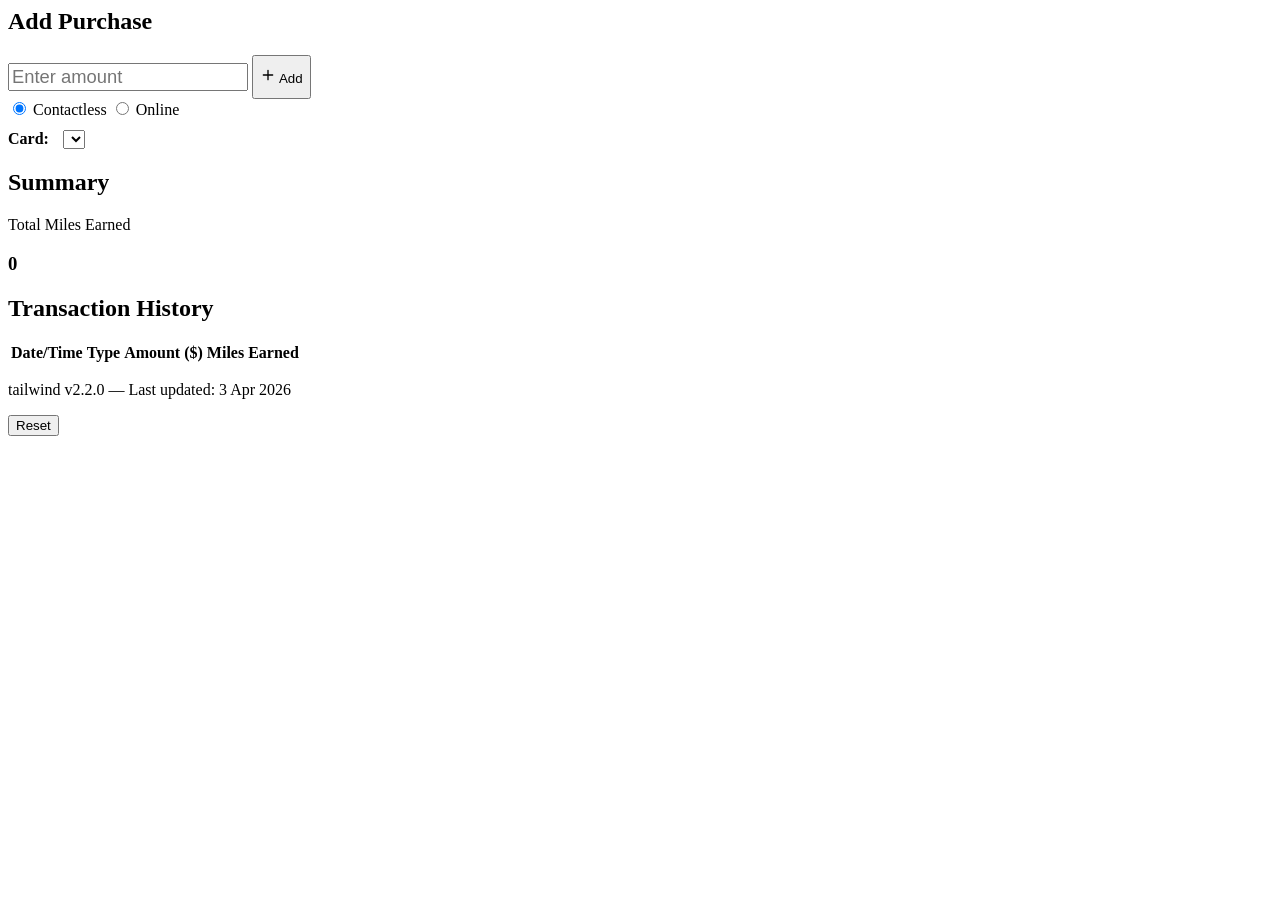
==== index.html @ 1bae1858 "Refactor index.html for v2.2" ====
<html lang="en">
<head>
    <link rel="manifest" href="manifest.json">
<link rel="apple-touch-icon" href="https://cdn-icons-png.flaticon.com/512/1067/1067566.png">
<meta name="apple-mobile-web-app-capable" content="yes">
<meta name="apple-mobile-web-app-status-bar-style" content="black-translucent">
    <meta charset="UTF-8">
    <meta name="viewport" content="width=device-width, initial-scale=1.0">
    <title>Miles Tracker</title>
    <link rel="stylesheet" href="style.css">
    <link href="https://fonts.googleapis.com/css2?family=Inter:wght@300;400;600&display=swap" rel="stylesheet">
</head>
<body>
    <div class="container">

        

                <!-- Add Purchase Card with Recommendation and Card Selector -->

        <div class="card">
            <h2>Add Purchase</h2>
            <div id="inlineRecommendation" class="recommendation-card" style="display:none; margin-bottom: 0.7rem;" aria-live="polite"></div>
            <div class="input-group">
                <input type="text" id="purchaseAmount" class="input-full" placeholder="Enter amount" inputmode="decimal" pattern="[0-9]*" autocomplete="off" autocorrect="off" spellcheck="false" style="font-size:1.15rem;" >
                <button id="addButton" class="btn-primary" aria-label="Add purchase" style="min-width: 44px; min-height: 44px;">
                    <svg class="add-icon" width="16" height="16" viewBox="0 0 24 24" fill="none" xmlns="http://www.w3.org/2000/svg" aria-hidden="true">
                        <path d="M12 5v14M5 12h14" stroke="currentColor" stroke-width="2" stroke-linecap="round" stroke-linejoin="round"/>
                    </svg>
                    <span>Add</span>
                </button>
            </div>
            <div class="toggle-group" style="margin-bottom: 0.7rem;">
                <label class="toggle-option">
                    <input type="radio" name="purchaseType" value="contactless" checked>
                    <span>Contactless</span>
                </label>
                <label class="toggle-option">
                    <input type="radio" name="purchaseType" value="online">
                    <span>Online</span>
                </label>
            </div>
            <!-- Card Selector moved here -->
                        <div class="input-group" style="margin-bottom: 0;">
                            <label for="cardSelector" style="font-weight:600; margin-right:10px;">Card:</label>
                            <select id="cardSelector" class="select-theme"></select>
                        </div>
        </div>

        <div class="card" style="margin-bottom: 1.2rem;" >
            <h2>Summary</h2>
            <div class="total-miles-display">
                <p>Total Miles Earned</p>
                <h3 id="totalMiles">0</h3>
            </div>
            <!-- Dynamic progress bars will be rendered here -->
            <div id="progressBarsContainer"></div>
        </div>


        <!-- =========================
             Transaction History BELOW SUMMARY
             ========================= -->
        <div class="card">
            <h2>Transaction History</h2>
            <table id="transactionTable">
                <thead>
                    <tr>
                        <th>Date/Time</th>
                        <th>Type</th>
                        <th>Amount ($)</th>
                        <th>Miles Earned</th>
                    </tr>
                </thead>
                <tbody>
                    <!-- JS will fill this dynamically -->
                </tbody>
            </table>
        </div>

    </div> <!-- end of container -->
   
    <footer class="footer-note">
    <p>tailwind v2.2.0 — Last updated: 3 Apr 2026</p>
        <div style="margin-top:6px;">
            <button id="resetButton" class="reset-text" aria-label="Reset tracker">Reset</button>
        </div>
</footer>
    <script src="script.js"></script>
</body>
</html>
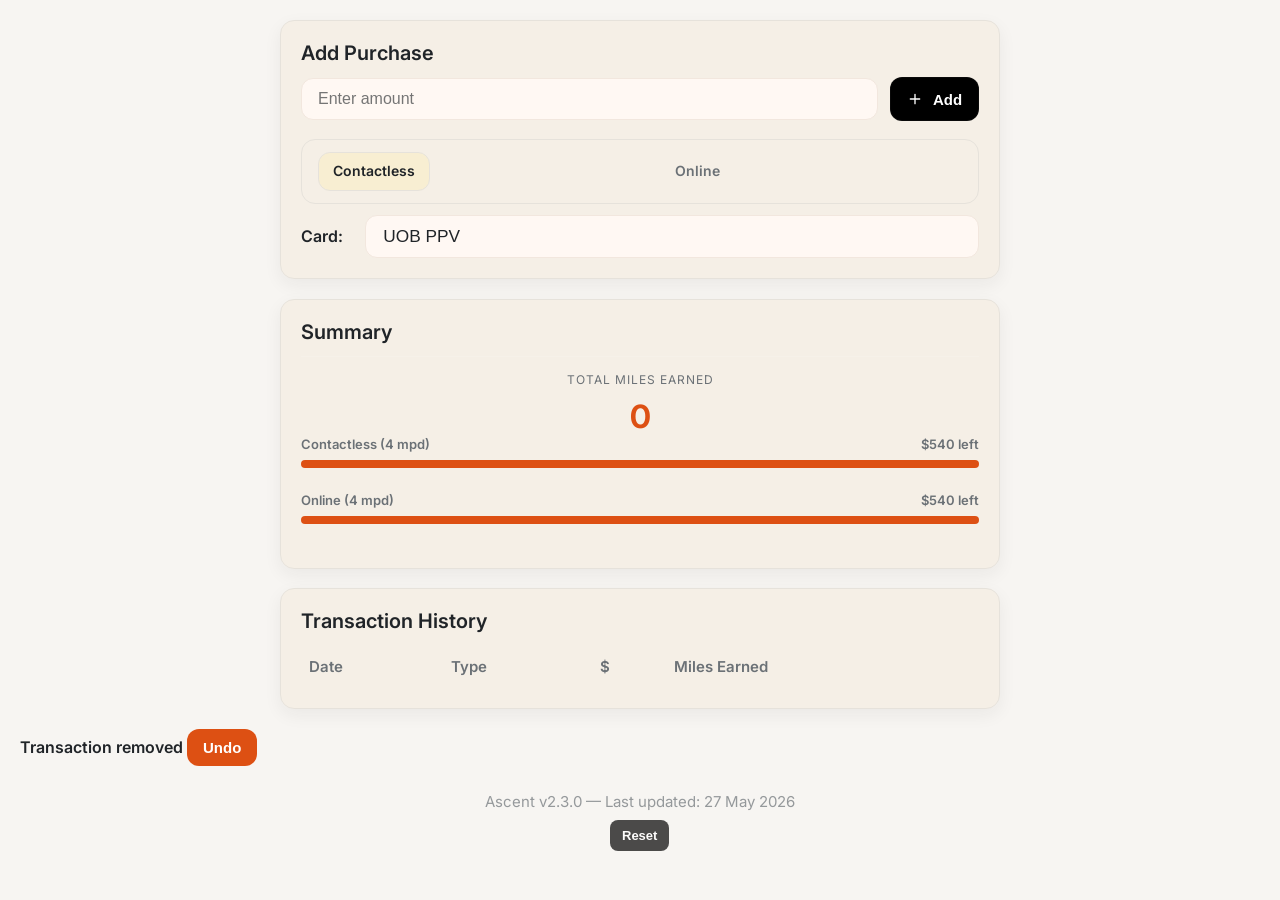
==== commit e6c5f09d: "v2.3.0 Updated transaction table headers and added undo toast notification." ====
--- a/index.html
+++ b/index.html
@@ -64,10 +64,10 @@
             <h2>Transaction History</h2>
             <table id="transactionTable">
                 <thead>
-                    <tr>
-                        <th>Date/Time</th>
+                    <tr class="tx-header">
+                        <th>Date</th>
                         <th>Type</th>
-                        <th>Amount ($)</th>
+                        <th>$</th>
                         <th>Miles Earned</th>
                     </tr>
                 </thead>
@@ -78,9 +78,13 @@
         </div>
 
     </div> <!-- end of container -->
+    <div id="undoToast" class="undo-toast">
+        <span>Transaction removed</span>
+        <button class="undo-btn">Undo</button>
+    </div>
    
     <footer class="footer-note">
-    <p>tailwind v2.2.0 — Last updated: 3 Apr 2026</p>
+    <p> Ascent v2.3.0 — Last updated: 27 May 2026</p>
         <div style="margin-top:6px;">
             <button id="resetButton" class="reset-text" aria-label="Reset tracker">Reset</button>
         </div>
--- a/style.css
+++ b/style.css
@@ -0,0 +1,631 @@
+/* Full-width input for amount */
+.input-full {
+    width: 100%;
+    box-sizing: border-box;
+    font-size: 1.15rem;
+    padding: 0.7em 1em;
+    border-radius: var(--radius-md, 12px);
+    border: 1.5px solid var(--color-border, #f2e7de);
+    background: var(--color-bg-card, #fff8f3);
+    color: var(--color-text, #3d2c1e);
+    transition: border 0.18s, box-shadow 0.18s;
+}
+.input-full:focus {
+    outline: none;
+    border-color: var(--color-accent, #dd5013);
+    box-shadow: 0 0 0 2px rgba(221,80,19,0.10);
+}
+
+/* Themed select dropdown */
+.select-theme {
+    width: 100%;
+    min-width: 0;
+    font-size: 1.08rem;
+    padding: 0.6em 1em;
+    border-radius: var(--radius-md, 12px);
+    border: 1.5px solid var(--color-border, #f2e7de);
+    background: var(--color-bg-card, #fff8f3);
+    color: var(--color-text, #3d2c1e);
+    appearance: none;
+    -webkit-appearance: none;
+    -moz-appearance: none;
+    box-shadow: none;
+    transition: border 0.18s, box-shadow 0.18s;
+}
+.select-theme:focus {
+    outline: none;
+    border-color: var(--color-accent, #dd5013);
+    box-shadow: 0 0 0 2px rgba(221,80,19,0.10);
+}
+.select-theme option {
+    background: #fff8f3;
+    color: #3d2c1e;
+}
+/* Mobile/iPhone Optimizations */
+@media (max-width: 600px) {
+    .container {
+        padding: 0.5rem 0.5rem 1.2rem 0.5rem;
+        max-width: 100vw;
+        min-width: 0;
+    }
+    .card {
+        padding: 1rem 0.7rem 1.1rem 0.7rem;
+        border-radius: 14px;
+        margin-bottom: 1.1rem;
+    }
+    .input-group {
+        display: flex;
+        flex-direction: row;
+        align-items: stretch;
+        gap: 0.5rem;
+        width: 100%;
+    }
+    .input-group input[type="text"], .input-group .input-full {
+        flex: 1 1 0%;
+        min-width: 0;
+        width: 1%;
+    }
+    .input-group button {
+        flex: 0 0 auto;
+        min-width: 44px;
+        min-height: 44px;
+        font-size: 1.05rem;
+        border-radius: 10px;
+        padding: 0.7em 1.1em;
+    }
+    .toggle-group {
+        display: flex;
+        flex-direction: row;
+        gap: 1.1rem;
+        align-items: center;
+        margin-bottom: 0.7rem;
+    }
+    .toggle-option {
+        display: flex;
+        align-items: center;
+        gap: 0.3em;
+    }
+    .toggle-option span {
+        font-size: 1.05rem;
+    }
+    .select-theme {
+        width: auto;
+        min-width: 120px;
+        max-width: 100%;
+    }
+    .recommendation-card {
+        font-size: 0.98rem;
+        padding: 1rem 0.8rem;
+        border-radius: 12px;
+    }
+    .footer-note {
+        font-size: 0.93rem;
+        padding-bottom: 0.7rem;
+    }
+    table#transactionTable th, table#transactionTable td {
+        font-size: 0.97rem;
+        padding: 0.35em 0.5em;
+    }
+}
+.input-group {
+    display: flex;
+    flex-direction: row;
+    align-items: stretch;
+    gap: 0.5rem;
+    width: 100%;
+}
+.input-group input[type="text"], .input-group .input-full {
+    flex: 1 1 0%;
+    min-width: 0;
+    width: 1%;
+}
+.input-group button {
+    flex: 0 0 auto;
+}
+.toggle-group {
+    display: flex;
+    flex-direction: row;
+    gap: 1.1rem;
+    align-items: center;
+    margin-bottom: 0.7rem;
+}
+.toggle-option {
+    display: flex;
+    align-items: center;
+    gap: 0.3em;
+}
+/* Recommendation Card Styles */
+.recommendation-card {
+    display: none;
+    margin-bottom: 1.5rem;
+    padding: 1.25rem 1.5rem;
+    border-radius: var(--radius-lg, 18px);
+    background: var(--color-bg-card, #fff8f3);
+    box-shadow: 0 2px 12px rgba(221, 80, 19, 0.07);
+    border: 1px solid var(--color-border, #f2e7de);
+    color: var(--color-text, #3d2c1e);
+    font-size: 1rem;
+    line-height: 1.6;
+    transition: box-shadow 0.2s;
+}
+.recommendation-card .rec-title {
+    font-weight: 600;
+    font-size: 1.08rem;
+    margin-bottom: 0.25rem;
+    color: var(--color-accent, #dd5013);
+}
+.recommendation-card .rec-card {
+    font-weight: 500;
+    font-size: 1.1rem;
+    margin-bottom: 0.15rem;
+}
+.recommendation-card .rec-miles {
+    margin-bottom: 0.15rem;
+}
+.recommendation-card .rec-miles span {
+    font-weight: 600;
+    color: var(--color-accent-2, #b85c1e);
+}
+.recommendation-card .rec-breakdown {
+    font-size: 0.97rem;
+    color: var(--color-text-2, #7c5c3a);
+    margin-bottom: 0.1rem;
+    display: flex;
+    gap: 1.5em;
+}
+.recommendation-card .rec-rule {
+    font-size: 0.93rem;
+    color: var(--color-text-3, #a08a7a);
+}
+/* ==========================================================================
+   BASE + THEME TOKENS (UX-driven design system)
+   ========================================================================== */
+:root {
+    /* Radii */
+    --radius-sm: 8px;
+    --radius-md: 12px;
+    --radius-lg: 14px;
+
+    /* Spacing */
+    --gap-xs: 8px;
+    --gap-sm: 12px;
+    --gap-md: 18px;
+    --gap-lg: 24px;
+
+    /* Warm neutral background family (avoid pure white) */
+    --color-page-bg: #F7F5F2; /* very light warm */
+    --card-bg: #F5EFE6; /* off-white card tone */
+    --card-border: #E6E2DB; /* subtle border */
+
+    /* Text */
+    --color-text: #202428; /* dark gray for high readability */
+    --color-text-dim: #6B7176; /* muted secondary text */
+
+    /* Calm tech-forward accent (summary uses sunset orange) */
+    --color-accent: #dd5013; /* sunset orange */
+    --color-accent-2: #dd5013;
+    --color-black: #000000;
+
+    /* Elevation / shadows (very subtle) */
+    --shadow-soft: 0 6px 18px rgba(31, 34, 38, 0.06);
+    --shadow-subtle: 0 2px 6px rgba(31, 34, 38, 0.04);
+
+    --transition: 240ms cubic-bezier(.2,.9,.2,1);
+}
+
+/* ==========================================================================
+   BASE LAYOUT
+   ========================================================================== */
+* {
+    margin: 0;
+    padding: 0;
+    box-sizing: border-box;
+}
+
+body {
+    font-family: 'Inter', system-ui, -apple-system, "Segoe UI", Roboto, "Helvetica Neue", Arial;
+    background-color: var(--color-page-bg);
+    min-height: 100vh;
+    padding: 48px 20px;
+    color: var(--color-text);
+    -webkit-font-smoothing: antialiased;
+}
+
+.container {
+    max-width: 720px;
+    margin: 0 auto;
+    position: relative;
+}
+
+/* ==========================================================================
+   HEADER
+   ========================================================================== */
+h1 {
+    text-align: center;
+    font-size: 30px;
+    font-weight: 600;
+    margin-bottom: 28px;
+    color: var(--color-text);
+}
+
+/* Reset Icon */
+.reset-icon {
+    position: absolute;
+    top: 6px;
+    right: 6px;
+    background: none;
+    border: none;
+    font-size: 18px;
+    color: var(--color-text-dim);
+    padding: 8px;
+    cursor: pointer;
+    border-radius: var(--radius-sm);
+    transition: var(--transition);
+}
+.reset-icon:hover {
+    color: var(--color-text);
+    background: rgba(0,0,0,0.03);
+}
+
+/* ==========================================================================
+   CARD (lighter, cleaner, more iOS)
+   ========================================================================== */
+.card {
+    background: var(--card-bg);
+    border: 1px solid var(--card-border);
+    border-radius: var(--radius-lg);
+    padding: 20px;
+    margin-bottom: 20px;
+    transition: var(--transition);
+    box-shadow: var(--shadow-soft);
+}
+.card:hover {
+    transform: translateY(-4px);
+    box-shadow: 0 10px 24px rgba(31, 34, 38, 0.08);
+}
+
+/* ==========================================================================
+   CARD HEADINGS
+   ========================================================================== */
+h2 {
+    font-size: 20px;
+    font-weight: 600;
+    margin-bottom: 12px;
+    color: var(--color-text);
+}
+
+/* ==========================================================================
+   INPUT GROUP
+   ========================================================================== */
+.input-group {
+    display: flex;
+    gap: var(--gap-sm);
+    align-items: center;
+}
+
+/* Inputs */
+input {
+    flex: 1;
+    padding: 12px 14px;
+    border-radius: var(--radius-md);
+    font-size: 16px;
+    background: transparent;
+    color: var(--color-text);
+    border: 1px solid var(--card-border);
+    transition: var(--transition);
+}
+
+input:focus {
+    outline: none;
+    border-color: var(--color-accent);
+    box-shadow: 0 6px 18px rgba(104, 112, 161, 0.12);
+}
+
+/* ==========================================================================
+   BUTTON STYLING
+   ========================================================================== */
+button {
+    padding: 10px 16px;
+    border-radius: var(--radius-md);
+    border: none;
+    font-size: 15px;
+    font-weight: 600;
+    cursor: pointer;
+    background: linear-gradient(180deg, var(--color-accent), var(--color-accent-2));
+    color: #fff;
+    transition: var(--transition);
+    box-shadow: var(--shadow-subtle);
+}
+
+button:hover {
+    transform: translateY(-2px);
+    box-shadow: 0 8px 20px rgba(31,34,38,0.08);
+}
+ 
+button:disabled {
+    opacity: 0.5;
+    cursor: not-allowed;
+    transform: none;
+    box-shadow: none;
+}
+
+/* Primary button (used for Add) */
+.btn-primary {
+    background: var(--color-black);
+    color: #fff;
+    padding: 10px 16px;
+    border-radius: var(--radius-md);
+    border: 1px solid rgba(255,255,255,0.04);
+    box-shadow: none;
+    display: inline-flex;
+    align-items: center;
+    gap: 10px;
+}
+.btn-primary:hover {
+    transform: translateY(-2px);
+    filter: brightness(1.02);
+}
+
+/* Minimal reset text button in footer */
+.reset-text {
+    background: var(--color-black);
+    border: none;
+    color: #fff;
+    font-size: 13px;
+    padding: 8px 12px;
+    cursor: pointer;
+    border-radius: 8px;
+}
+.reset-text:hover {
+    background: #111111;
+    color: #fff;
+}
+
+/* ==========================================================================
+   IMPROVED MODERN TOGGLE (tech but minimal)
+   ========================================================================== */
+.toggle-group {
+    display: flex;
+    justify-content: center;
+    margin-top: 18px;
+    background: transparent;
+    border: 1px solid var(--card-border);
+    border-radius: var(--radius-lg);
+    padding: 4px;
+}
+
+.toggle-option {
+    flex: 1;
+    text-align: center;
+    cursor: pointer;
+    border-radius: var(--radius-md);
+    padding: 8px 12px;
+    font-size: 14px;
+    font-weight: 600;
+    color: var(--color-text-dim);
+    transition: var(--transition);
+}
+
+.toggle-option input {
+    display: none;
+}
+
+.toggle-option input:checked + span {
+    background: #f8eed2; /* dark cream */
+    border-radius: var(--radius-md);
+    color: var(--color-text);
+}
+
+/* ==========================================================================
+   PARAGRAPHS + SUMMARY
+   ========================================================================== */
+p {
+    font-size: 15px;
+    margin-bottom: 10px;
+    color: var(--color-text-dim);
+}
+
+span {
+    font-weight: 600;
+}
+
+/* ==========================================================================
+   TABLE STYLING
+   ========================================================================== */
+#transactionTable {
+    width: 100%;
+    border-collapse: collapse;
+    margin-top: 8px;
+}
+
+#transactionTable th {
+    padding: 10px 6px;
+    text-align: left;
+    color: var(--color-text-dim);
+    font-weight: 600;
+    font-size: 14px;
+}
+
+#transactionTable td {
+    padding: 10px 6px;
+    border-bottom: 1px solid #ECE7E0;
+    color: var(--color-text);
+    font-size: 14px;
+}
+
+#transactionTable tr:hover {
+    background: rgba(31,34,38,0.02);
+}
+
+/* ==========================================================================
+   FOOTER NOTE
+   ========================================================================== */
+.footer-note {
+    text-align: center;
+    font-size: 7px;
+    color: var(--color-text-dim);
+    margin-top: 28px;
+    line-height: 1.1;
+    opacity: 0.7;
+}
+
+/* ==========================================================================
+   RESPONSIVE
+   ========================================================================== */
+@media (max-width: 480px) {
+    h1 { font-size: 26px; }
+    h2 { font-size: 18px; }
+    button { font-size: 15px; }
+}
+
+
+/* ==========================================================================
+   iPhone / Mobile Safari Optimization Layer
+   ========================================================================== */
+
+/* Respect iPhone notch safe areas */
+body {
+    padding-top: calc(40px + env(safe-area-inset-top));
+    padding-bottom: calc(20px + env(safe-area-inset-bottom));
+}
+
+/* Fix iOS Safari font-weight rendering */
+body, input, button {
+    -webkit-font-smoothing: antialiased;
+    text-rendering: optimizeLegibility;
+}
+
+/* Improve scroll performance on iOS */
+html, body {
+    height: 100%;
+    overflow-x: hidden;
+    -webkit-overflow-scrolling: touch;
+}
+
+/* Prevent zoom on input focus (iOS 300% zoom bug) */
+input {
+    font-size: 16px !important;
+}
+
+/* Improve tap responsiveness (remove 300ms delay on older iOS) */
+button, input, .toggle-option {
+    touch-action: manipulation;
+}
+
+/* Improve gradient rendering and avoid banding on iOS */
+body {
+    background-attachment: fixed;
+    background-size: cover;
+}
+
+/* Prevent highlighting elements during taps (iOS blue highlight) */
+* {
+    -webkit-tap-highlight-color: rgba(0,0,0,0);
+}
+
+/* Neutral button shadow for clean theme */
+button {
+    box-shadow: none;
+}
+
+/* Toggle full-box selected state smoothing */
+.toggle-option input:checked + span {
+    -webkit-backdrop-filter: none;
+    backdrop-filter: none;
+    border: 1px solid var(--card-border);
+}
+
+/* Make tap areas larger */
+.toggle-option span {
+    display: inline-block;
+    padding: 10px 14px;
+    line-height: 1.2;
+    vertical-align: middle;
+}
+
+/* Improve table readability on small Retina screens */
+#transactionTable td, #transactionTable th {
+    padding: 12px 8px;
+    font-size: 15px;
+}
+
+/* Prevent layout jank on rotation */
+@media (orientation: landscape) {
+    body {
+        padding-top: 20px;
+        padding-bottom: 20px;
+    }
+}
+
+/* Fix iOS Safari 1px border misalignment due to subpixel rendering */
+.card,
+.toggle-group,
+input,
+button {
+    border-width: 0.7px;
+}
+
+/* Smooth animations tailored for iOS GPU */
+.card,
+button,
+.toggle-option span {
+    will-change: transform, box-shadow, background;
+}
+
+/* Disable double-tap zoom on interactive elements */
+button {
+    touch-action: manipulation;
+}
+
+
+/* Progress Bar UX */
+.progress-section {
+    margin-bottom: 24px;
+}
+
+.progress-labels {
+    display: flex;
+    justify-content: space-between;
+    font-size: 13px;
+    margin-bottom: 8px;
+    color: var(--color-text-dim);
+    font-weight: 500;
+}
+
+.progress-bar-bg {
+    width: 100%;
+    height: 8px;
+    background: #ECE7E0;
+    border-radius: 10px;
+    overflow: hidden;
+    position: relative;
+}
+
+.progress-fill {
+    height: 100%;
+    width: 100%; /* Starts full, draws down */
+    background: linear-gradient(90deg, var(--color-accent), var(--color-accent-2));
+    box-shadow: none;
+    transition: width 760ms cubic-bezier(.2,.9,.2,1);
+}
+
+/* Total Miles Highlight */
+.total-miles-display {
+    text-align: center;
+    border-top: 1px solid rgba(255, 255, 255, 0.1);
+    padding-top: 15px;
+    margin-top: 10px;
+}
+
+.total-miles-display p {
+    font-size: 12px;
+    text-transform: uppercase;
+    letter-spacing: 1px;
+    color: var(--color-text-dim);
+}
+
+.total-miles-display h3 {
+    font-size: 32px;
+    font-weight: 700;
+    color: var(--color-accent);
+}
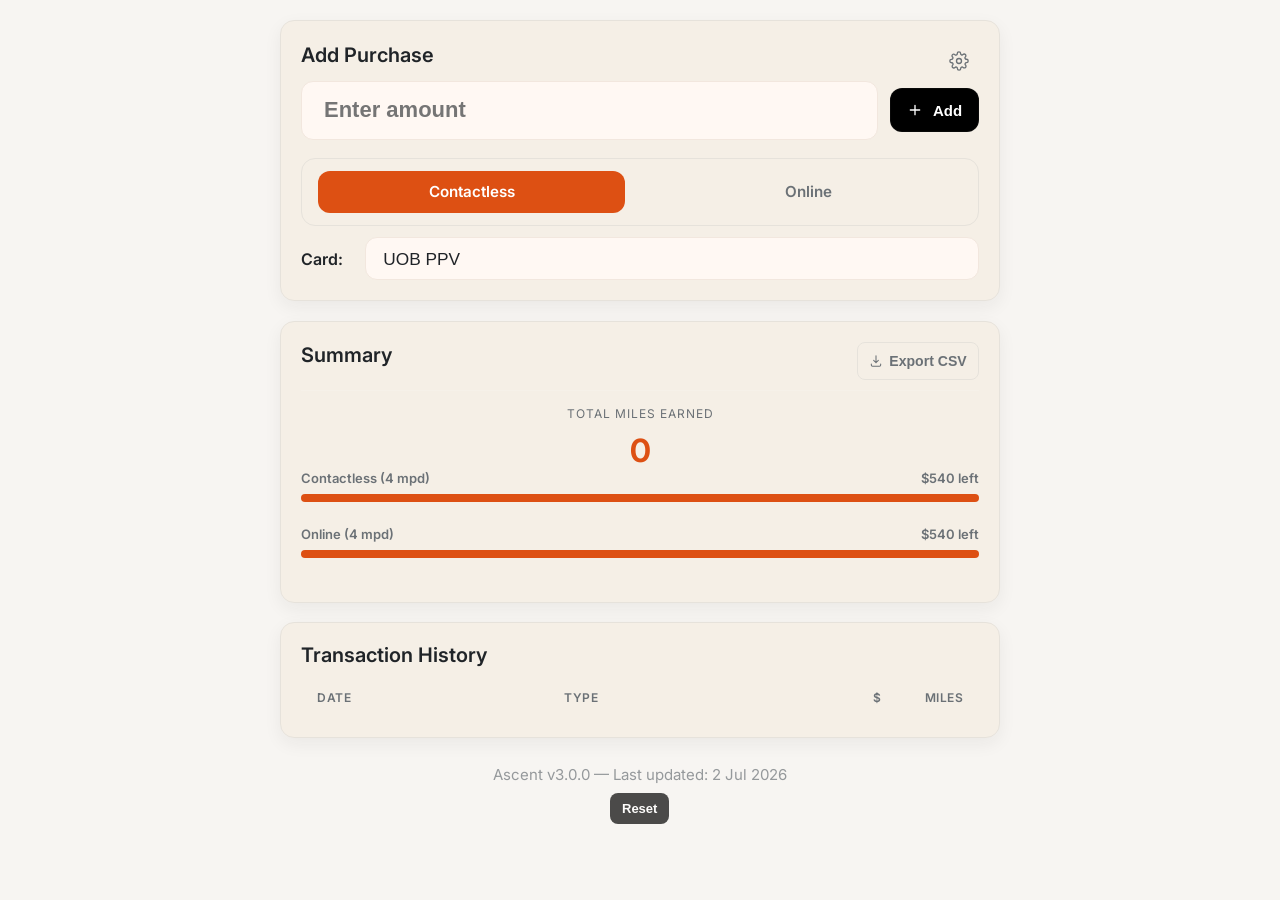
==== commit 498f073a: "v3.0.0 Test Phase" ====
--- a/index.html
+++ b/index.html
@@ -1,9 +1,11 @@
 <html lang="en">
 <head>
     <link rel="manifest" href="manifest.json">
-<link rel="apple-touch-icon" href="https://cdn-icons-png.flaticon.com/512/1067/1067566.png">
+<link rel="apple-touch-icon" href="apple-touch-icon.png">
 <meta name="apple-mobile-web-app-capable" content="yes">
 <meta name="apple-mobile-web-app-status-bar-style" content="black-translucent">
+<meta name="apple-mobile-web-app-title" content="Ascent">
+<meta name="theme-color" content="#F7F5F2">
     <meta charset="UTF-8">
     <meta name="viewport" content="width=device-width, initial-scale=1.0">
     <title>Miles Tracker</title>
@@ -18,7 +20,15 @@
                 <!-- Add Purchase Card with Recommendation and Card Selector -->
 
         <div class="card">
-            <h2>Add Purchase</h2>
+            <div class="card-header-row">
+                <h2>Add Purchase</h2>
+                <button id="settingsButton" class="icon-btn" aria-label="Card settings" title="Card settings">
+                    <svg width="20" height="20" viewBox="0 0 24 24" fill="none" xmlns="http://www.w3.org/2000/svg" aria-hidden="true">
+                        <path d="M12 15a3 3 0 1 0 0-6 3 3 0 0 0 0 6Z" stroke="currentColor" stroke-width="1.6"/>
+                        <path d="M19.4 15a1.65 1.65 0 0 0 .33 1.82l.06.06a2 2 0 1 1-2.83 2.83l-.06-.06a1.65 1.65 0 0 0-1.82-.33 1.65 1.65 0 0 0-1 1.51V21a2 2 0 1 1-4 0v-.09a1.65 1.65 0 0 0-1-1.51 1.65 1.65 0 0 0-1.82.33l-.06.06a2 2 0 1 1-2.83-2.83l.06-.06a1.65 1.65 0 0 0 .33-1.82 1.65 1.65 0 0 0-1.51-1H3a2 2 0 1 1 0-4h.09a1.65 1.65 0 0 0 1.51-1 1.65 1.65 0 0 0-.33-1.82l-.06-.06a2 2 0 1 1 2.83-2.83l.06.06a1.65 1.65 0 0 0 1.82.33h.01a1.65 1.65 0 0 0 1-1.51V3a2 2 0 1 1 4 0v.09a1.65 1.65 0 0 0 1 1.51h.01a1.65 1.65 0 0 0 1.82-.33l.06-.06a2 2 0 1 1 2.83 2.83l-.06.06a1.65 1.65 0 0 0-.33 1.82v.01a1.65 1.65 0 0 0 1.51 1H21a2 2 0 1 1 0 4h-.09a1.65 1.65 0 0 0-1.51 1Z" stroke="currentColor" stroke-width="1.6" stroke-linecap="round" stroke-linejoin="round"/>
+                    </svg>
+                </button>
+            </div>
             <div id="inlineRecommendation" class="recommendation-card" style="display:none; margin-bottom: 0.7rem;" aria-live="polite"></div>
             <div class="input-group">
                 <input type="text" id="purchaseAmount" class="input-full" placeholder="Enter amount" inputmode="decimal" pattern="[0-9]*" autocomplete="off" autocorrect="off" spellcheck="false" style="font-size:1.15rem;" >
@@ -29,15 +39,8 @@
                     <span>Add</span>
                 </button>
             </div>
-            <div class="toggle-group" style="margin-bottom: 0.7rem;">
-                <label class="toggle-option">
-                    <input type="radio" name="purchaseType" value="contactless" checked>
-                    <span>Contactless</span>
-                </label>
-                <label class="toggle-option">
-                    <input type="radio" name="purchaseType" value="online">
-                    <span>Online</span>
-                </label>
+            <div id="purchaseTypeGroup" class="toggle-group" style="margin-bottom: 0.7rem;">
+                <!-- Category toggles rendered from card config -->
             </div>
             <!-- Card Selector moved here -->
                         <div class="input-group" style="margin-bottom: 0;">
@@ -46,8 +49,34 @@
                         </div>
         </div>
 
+        <!-- Card Settings (hidden until gear tapped) -->
+        <div id="settingsPanel" class="card settings-panel" style="display:none;">
+            <div class="card-header-row">
+                <h2>Card Settings</h2>
+                <button id="settingsCloseButton" class="icon-btn" aria-label="Close settings">✕</button>
+            </div>
+            <p class="settings-hint">Caps are monthly SGD spend per pool. Rules with several categories share one pool.</p>
+            <div id="settingsCards"></div>
+            <label class="settings-toggle">
+                <input type="checkbox" id="overflowSplitToggle">
+                <span>Overflow split: when a purchase exceeds the best card's remaining cap, recommend splitting it across cards</span>
+            </label>
+            <div class="settings-actions">
+                <button id="settingsAddCardButton" class="btn-secondary" type="button">+ Add Card</button>
+                <button id="settingsSaveButton" class="btn-primary" type="button">Save</button>
+            </div>
+        </div>
+
         <div class="card" style="margin-bottom: 1.2rem;" >
-            <h2>Summary</h2>
+            <div class="card-header-row">
+                <h2>Summary</h2>
+                <button id="exportButton" class="export-btn" aria-label="Export monthly spend as CSV">
+                    <svg width="14" height="14" viewBox="0 0 24 24" fill="none" xmlns="http://www.w3.org/2000/svg" aria-hidden="true">
+                        <path d="M12 3v12m0 0 4-4m-4 4-4-4M4 17v2a2 2 0 0 0 2 2h12a2 2 0 0 0 2-2v-2" stroke="currentColor" stroke-width="1.8" stroke-linecap="round" stroke-linejoin="round"/>
+                    </svg>
+                    <span>Export CSV</span>
+                </button>
+            </div>
             <div class="total-miles-display">
                 <p>Total Miles Earned</p>
                 <h3 id="totalMiles">0</h3>
@@ -62,19 +91,17 @@
              ========================= -->
         <div class="card">
             <h2>Transaction History</h2>
-            <table id="transactionTable">
-                <thead>
-                    <tr class="tx-header">
-                        <th>Date</th>
-                        <th>Type</th>
-                        <th>$</th>
-                        <th>Miles Earned</th>
-                    </tr>
-                </thead>
-                <tbody>
+            <div id="transactionTable" class="tx-table">
+                <div class="tx-header">
+                    <span class="tx-h">Date</span>
+                    <span class="tx-h">Type</span>
+                    <span class="tx-h num">$</span>
+                    <span class="tx-h num">Miles</span>
+                </div>
+                <div id="transactionList">
                     <!-- JS will fill this dynamically -->
-                </tbody>
-            </table>
+                </div>
+            </div>
         </div>
 
     </div> <!-- end of container -->
@@ -82,9 +109,10 @@
         <span>Transaction removed</span>
         <button class="undo-btn">Undo</button>
     </div>
-   
+    <div id="addToast" aria-live="polite"><span></span></div>
+
     <footer class="footer-note">
-    <p> Ascent v2.3.0 — Last updated: 27 May 2026</p>
+    <p> Ascent v3.0.0 — Last updated: 2 Jul 2026</p>
         <div style="margin-top:6px;">
             <button id="resetButton" class="reset-text" aria-label="Reset tracker">Reset</button>
         </div>
--- a/style.css
+++ b/style.css
@@ -387,11 +387,14 @@
 .toggle-group {
     display: flex;
     justify-content: center;
+    align-items: center;
     margin-top: 18px;
     background: transparent;
     border: 1px solid var(--card-border);
     border-radius: var(--radius-lg);
     padding: 4px;
+    width: 100%;
+    box-sizing: border-box;
 }
 
 .toggle-option {
@@ -404,6 +407,9 @@
     font-weight: 600;
     color: var(--color-text-dim);
     transition: var(--transition);
+    display: flex;
+    align-items: center;
+    justify-content: center;
 }
 
 .toggle-option input {
@@ -438,12 +444,40 @@
     margin-top: 8px;
 }
 
+#transactionTable thead {
+    display: block;
+}
+
+#transactionTable thead .tx-header {
+    display: flex;
+    align-items: center;
+    padding: 12px 16px;
+    gap: 12px;
+    background: var(--card-bg);
+}
+
+#transactionTable tbody {
+    display: block;
+}
+
 #transactionTable th {
-    padding: 10px 6px;
+    flex: 1;
+    min-width: 0;
+    padding: 0;
     text-align: left;
     color: var(--color-text-dim);
     font-weight: 600;
-    font-size: 14px;
+    font-size: 12px;
+    text-transform: uppercase;
+    letter-spacing: 0.5px;
+    line-height: 1.2;
+}
+
+#transactionTable th:nth-child(3),
+#transactionTable th:nth-child(4) {
+    text-align: right;
+    flex: 0 0 auto;
+    min-width: 70px;
 }
 
 #transactionTable td {
@@ -577,6 +611,127 @@
     touch-action: manipulation;
 }
 
+/* ==========================================================================
+   SWIPE-TO-DELETE FUNCTIONALITY
+   ========================================================================== */
+.tx-row-wrap {
+    overflow: hidden;
+    position: relative;
+    border-bottom: 0.5px solid #ECE7E0;
+}
+
+.tx-row {
+    display: flex;
+    align-items: center;
+    padding: 12px 16px;
+    background: var(--card-bg);
+    position: relative;
+    z-index: 1;
+    transition: transform 0.25s cubic-bezier(.2,.9,.2,1);
+    user-select: none;
+    touch-action: pan-y;
+    gap: 12px;
+}
+
+.tx-row.swiped {
+    transform: translateX(-72px);
+}
+
+.tx-row-cell {
+    flex: 1;
+    min-width: 0;
+    padding: 0;
+    color: var(--color-text);
+    font-size: 14px;
+}
+
+.tx-row-cell.date-cell {
+    display: flex;
+    flex-direction: column;
+    gap: 2px;
+}
+
+.tx-row-cell.date-cell .date-value {
+    font-weight: 500;
+    font-size: 14px;
+    color: var(--color-text);
+}
+
+.tx-row-cell.date-cell .time-value {
+    font-size: 12px;
+    color: var(--color-text-dim);
+    line-height: 1.2;
+}
+
+.tx-row-cell.amount,
+.tx-row-cell.miles {
+    text-align: right;
+    flex: 0 0 auto;
+    min-width: 70px;
+}
+
+.delete-bg {
+    position: absolute;
+    right: 0;
+    top: 0;
+    bottom: 0;
+    width: 72px;
+    background: #E24B4A;
+    display: flex;
+    align-items: center;
+    justify-content: center;
+    cursor: pointer;
+}
+
+.delete-bg svg {
+    width: 24px;
+    height: 24px;
+    stroke: #fff;
+}
+
+#undoToast {
+    position: fixed;
+    bottom: calc(28px + env(safe-area-inset-bottom));
+    left: 50%;
+    transform: translateX(-50%) translateY(80px);
+    background: #2C2C2A;
+    color: #fff;
+    font-size: 13px;
+    padding: 10px 16px;
+    border-radius: 22px;
+    display: flex;
+    align-items: center;
+    gap: 12px;
+    white-space: nowrap;
+    opacity: 0;
+    transition: transform 0.3s cubic-bezier(.2,.9,.2,1), opacity 0.3s;
+    z-index: 999;
+    pointer-events: none;
+}
+
+#undoToast.show {
+    transform: translateX(-50%) translateY(0);
+    opacity: 1;
+    pointer-events: all;
+}
+
+.undo-btn {
+    background: transparent;
+    color: #FAC775;
+    border: none;
+    font-size: 13px;
+    font-weight: 600;
+    padding: 0;
+    cursor: pointer;
+    margin: 0;
+    box-shadow: none;
+}
+
+.undo-btn:hover {
+    color: #FDD496;
+    transform: none;
+    box-shadow: none;
+}
 
 /* Progress Bar UX */
 .progress-section {
@@ -629,3 +784,335 @@
     font-weight: 700;
     color: var(--color-accent);
 }
+
+/* ==========================================================================
+   CARD SETTINGS EDITOR
+   ========================================================================== */
+.card-header-row {
+    display: flex;
+    align-items: center;
+    justify-content: space-between;
+    gap: var(--gap-sm);
+}
+.icon-btn {
+    background: transparent;
+    border: none;
+    color: var(--color-text-dim);
+    cursor: pointer;
+    padding: 8px;
+    min-width: 40px;
+    min-height: 40px;
+    border-radius: var(--radius-sm);
+    font-size: 1rem;
+    line-height: 1;
+    transition: color var(--transition), background var(--transition);
+}
+.icon-btn:hover, .icon-btn:active {
+    color: var(--color-accent);
+    background: rgba(221, 80, 19, 0.08);
+}
+.settings-hint {
+    color: var(--color-text-dim);
+    font-size: 0.9rem;
+    margin: 4px 0 var(--gap-sm) 0;
+}
+.settings-card {
+    border: 1.5px solid var(--card-border);
+    border-radius: var(--radius-md);
+    padding: var(--gap-sm);
+    margin-bottom: var(--gap-sm);
+    background: var(--color-page-bg);
+}
+.settings-card-head {
+    display: flex;
+    align-items: center;
+    gap: var(--gap-xs);
+    margin-bottom: var(--gap-xs);
+}
+.settings-input {
+    font-size: 1rem;
+    padding: 0.45em 0.6em;
+    border-radius: var(--radius-sm);
+    border: 1.5px solid var(--card-border);
+    background: #fff;
+    color: var(--color-text);
+    width: 100%;
+    min-width: 0;
+}
+.settings-input:focus {
+    outline: none;
+    border-color: var(--color-accent);
+}
+.settings-name {
+    font-weight: 600;
+    flex: 1 1 auto;
+}
+.settings-remove {
+    background: transparent;
+    border: 1.5px solid var(--card-border);
+    color: var(--color-text-dim);
+    border-radius: var(--radius-sm);
+    padding: 0.4em 0.7em;
+    font-size: 0.88rem;
+    cursor: pointer;
+    flex: 0 0 auto;
+    min-height: 36px;
+}
+.settings-remove:hover {
+    color: #c0392b;
+    border-color: #c0392b;
+}
+.settings-grid {
+    display: grid;
+    grid-template-columns: repeat(4, 1fr);
+    gap: var(--gap-xs);
+    margin-bottom: var(--gap-xs);
+}
+.settings-field {
+    display: flex;
+    flex-direction: column;
+    gap: 3px;
+    font-size: 0.8rem;
+    color: var(--color-text-dim);
+    min-width: 0;
+}
+.settings-rules {
+    margin-bottom: var(--gap-xs);
+}
+.settings-rule {
+    display: grid;
+    grid-template-columns: minmax(0, 1fr) 52px 74px 32px;
+    gap: 6px;
+    align-items: center;
+    margin-bottom: 6px;
+}
+.settings-rule-head {
+    font-size: 0.78rem;
+    color: var(--color-text-dim);
+    margin-bottom: 2px;
+}
+.settings-remove-rule {
+    padding: 0.3em 0;
+    text-align: center;
+}
+.settings-add-rule, .btn-secondary {
+    background: transparent;
+    border: 1.5px dashed var(--card-border);
+    color: var(--color-text-dim);
+    border-radius: var(--radius-sm);
+    padding: 0.5em 0.9em;
+    font-size: 0.92rem;
+    cursor: pointer;
+    min-height: 40px;
+}
+.settings-add-rule:hover, .btn-secondary:hover {
+    color: var(--color-accent);
+    border-color: var(--color-accent);
+}
+.settings-actions {
+    display: flex;
+    justify-content: space-between;
+    gap: var(--gap-sm);
+    margin-top: var(--gap-sm);
+}
+.min-spend-note {
+    font-size: 0.88rem;
+    color: var(--color-text-dim);
+    margin-top: 4px;
+}
+@media (max-width: 600px) {
+    .settings-grid {
+        grid-template-columns: repeat(2, 1fr);
+    }
+}
+
+/* Export CSV button (Summary header) */
+.export-btn {
+    display: inline-flex;
+    align-items: center;
+    gap: 6px;
+    background: transparent;
+    border: 1.5px solid var(--card-border);
+    color: var(--color-text-dim);
+    border-radius: var(--radius-sm);
+    padding: 0.45em 0.8em;
+    font-size: 0.88rem;
+    cursor: pointer;
+    min-height: 38px;
+    transition: color var(--transition), border-color var(--transition);
+}
+.export-btn:hover, .export-btn:active {
+    color: var(--color-accent);
+    border-color: var(--color-accent);
+}
+
+/* Overflow split recommendation + settings toggle */
+.rec-split-part {
+    font-size: 1.02rem;
+    margin-bottom: 0.15rem;
+}
+.rec-split-part .rec-split-amount,
+.rec-split-part .rec-split-card {
+    font-weight: 600;
+}
+.rec-split-part .rec-split-miles {
+    color: var(--color-accent);
+    font-weight: 600;
+    margin-left: 0.4em;
+}
+.settings-toggle {
+    display: flex;
+    align-items: flex-start;
+    gap: 10px;
+    margin-top: var(--gap-sm);
+    font-size: 0.92rem;
+    color: var(--color-text);
+    cursor: pointer;
+}
+.settings-toggle input {
+    margin-top: 3px;
+    min-width: 18px;
+    min-height: 18px;
+    accent-color: var(--color-accent);
+}
+
+/* ==========================================================================
+   v3 UI PASS — hierarchy, one-thumb entry, feedback
+   ========================================================================== */
+
+/* Transaction list header (replaces the old <thead>) */
+.tx-table {
+    width: 100%;
+    margin-top: 8px;
+}
+.tx-table .tx-header {
+    display: flex;
+    align-items: center;
+    padding: 12px 16px;
+    gap: 12px;
+    background: var(--card-bg);
+}
+.tx-h {
+    flex: 1;
+    min-width: 0;
+    text-align: left;
+    color: var(--color-text-dim);
+    font-weight: 600;
+    font-size: 12px;
+    text-transform: uppercase;
+    letter-spacing: 0.5px;
+    line-height: 1.2;
+}
+.tx-h.num {
+    /* Must mirror .tx-row-cell.amount/.miles so columns line up */
+    text-align: right;
+    flex: 0 0 auto;
+    min-width: 70px;
+    max-width: 70px;
+}
+
+/* Recommendation hero: the answer should be unmissable */
+@keyframes recPop {
+    from { opacity: 0; transform: translateY(8px) scale(0.985); }
+    to   { opacity: 1; transform: none; }
+}
+.recommendation-card {
+    animation: recPop 240ms cubic-bezier(.2,.9,.2,1);
+    border-left: 4px solid var(--color-accent);
+    background: linear-gradient(135deg, #fff8f3 0%, #fdeee2 100%);
+    box-shadow: 0 6px 20px rgba(221, 80, 19, 0.10);
+}
+.recommendation-card .rec-title {
+    font-size: 0.85rem;
+    text-transform: uppercase;
+    letter-spacing: 0.6px;
+    color: var(--color-text-dim);
+    font-weight: 600;
+}
+.recommendation-card .rec-card {
+    font-size: 1.5rem;
+    font-weight: 700;
+    color: var(--color-accent);
+    margin: 0.1rem 0 0.2rem 0;
+    line-height: 1.15;
+}
+.recommendation-card .rec-miles {
+    font-size: 1.05rem;
+}
+.rec-split-part .rec-split-card {
+    color: var(--color-accent);
+}
+
+/* One-thumb entry: big amount field, pill category toggles, tall Add */
+#purchaseAmount {
+    font-size: 22px !important;
+    font-weight: 600;
+    min-height: 52px;
+}
+.input-group .btn-primary {
+    min-height: 52px;
+}
+.toggle-group {
+    gap: 6px;
+    flex-wrap: nowrap;
+}
+.toggle-option {
+    min-width: 0; /* let labels shrink instead of wrapping the row */
+}
+.toggle-option input[type="radio"] {
+    position: absolute;
+    opacity: 0;
+    pointer-events: none;
+}
+.toggle-option span {
+    display: block;
+    width: 100%;
+    text-align: center;
+    padding: 12px 6px;
+    border-radius: 999px;
+    font-weight: 600;
+    font-size: 0.95rem;
+    color: var(--color-text-dim);
+    background: transparent;
+    white-space: nowrap;
+    overflow: hidden;
+    text-overflow: ellipsis;
+    transition: background var(--transition), color var(--transition);
+    cursor: pointer;
+}
+.toggle-option input:checked + span {
+    background: var(--color-accent);
+    border: none;
+    color: #fff;
+}
+
+/* Success feedback on add */
+#addToast {
+    position: fixed;
+    bottom: calc(28px + env(safe-area-inset-bottom));
+    left: 50%;
+    transform: translateX(-50%) translateY(80px);
+    background: #1f7a3d;
+    color: #fff;
+    font-size: 14px;
+    font-weight: 600;
+    padding: 12px 20px;
+    border-radius: 22px;
+    white-space: nowrap;
+    opacity: 0;
+    transition: transform 0.3s cubic-bezier(.2,.9,.2,1), opacity 0.3s;
+    z-index: 999;
+    pointer-events: none;
+}
+#addToast.show {
+    transform: translateX(-50%) translateY(0);
+    opacity: 1;
+}
+@keyframes milesPulse {
+    0% { transform: scale(1); }
+    35% { transform: scale(1.12); color: var(--color-accent); }
+    100% { transform: scale(1); }
+}
+.total-miles-display h3.pulse {
+    animation: milesPulse 500ms cubic-bezier(.2,.9,.2,1);
+}
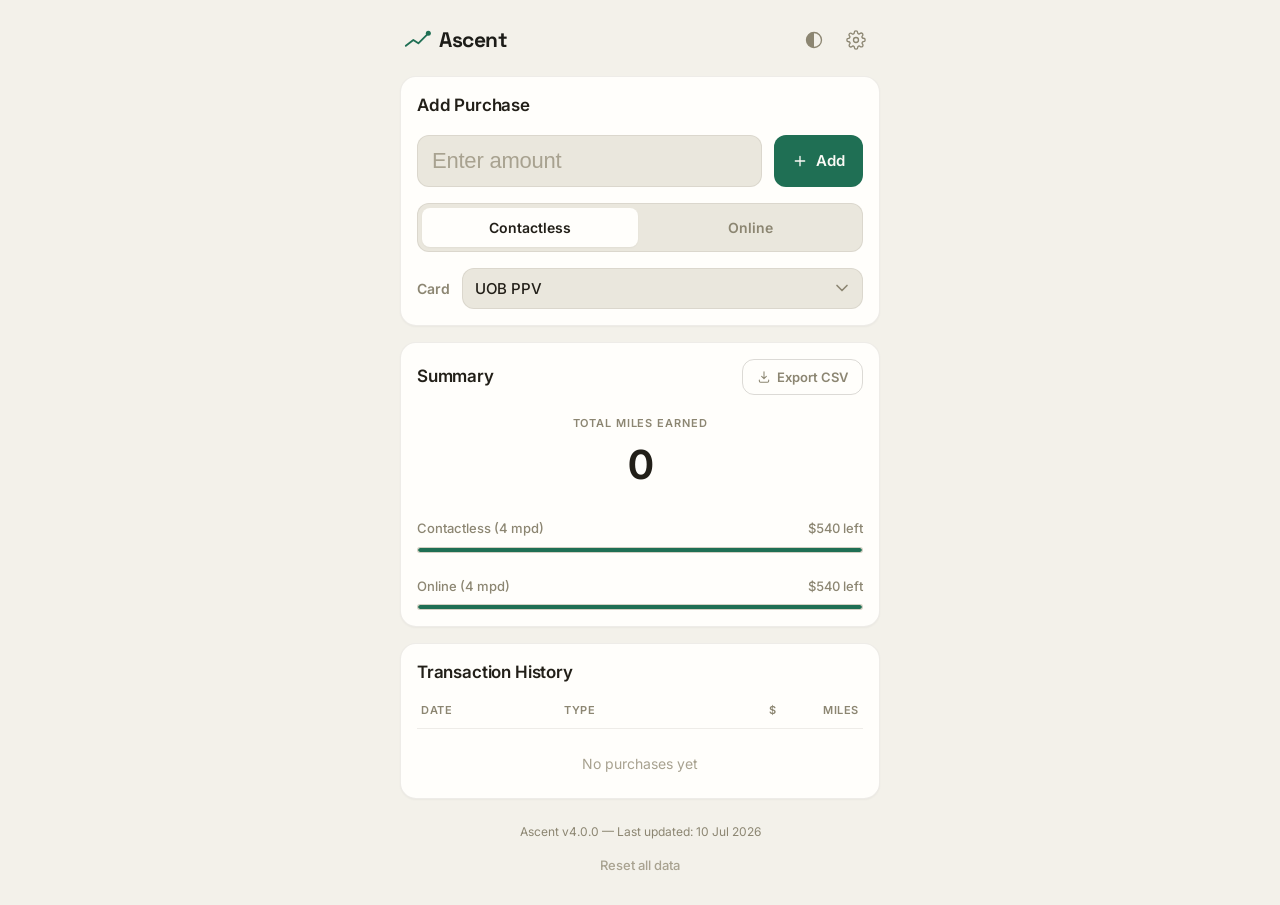
==== commit 892da854: "RE-upload: Ascent v3.1.0 Branding overhaul, Dark mode, Vercel ready, Analytics" ====
--- a/index.html
+++ b/index.html
@@ -1,76 +1,91 @@
+<!DOCTYPE html>
 <html lang="en">
 <head>
+    <meta charset="UTF-8">
+    <meta name="viewport" content="width=device-width, initial-scale=1.0, viewport-fit=cover">
+    <title>Ascent — Miles Tracker</title>
+
     <link rel="manifest" href="manifest.json">
-<link rel="apple-touch-icon" href="apple-touch-icon.png">
-<meta name="apple-mobile-web-app-capable" content="yes">
-<meta name="apple-mobile-web-app-status-bar-style" content="black-translucent">
-<meta name="apple-mobile-web-app-title" content="Ascent">
-<meta name="theme-color" content="#F7F5F2">
-    <meta charset="UTF-8">
-    <meta name="viewport" content="width=device-width, initial-scale=1.0">
-    <title>Miles Tracker</title>
+    <link rel="apple-touch-icon" href="apple-touch-icon.png">
+    <meta name="apple-mobile-web-app-capable" content="yes">
+    <meta name="apple-mobile-web-app-status-bar-style" content="black-translucent">
+    <meta name="apple-mobile-web-app-title" content="Ascent">
+    <meta name="theme-color" content="#f3f1ea">
+    <link rel="icon" type="image/svg+xml" href="favicon.svg">
+
+    <script>
+      // Resolve theme before first paint to avoid a flash. Mirrors applyTheme() in script.js.
+      (function () {
+        try {
+          var pref = localStorage.getItem("ascentTheme"); // "light" | "dark" | null (system)
+          var dark = pref ? pref === "dark"
+                          : window.matchMedia && matchMedia("(prefers-color-scheme: dark)").matches;
+          document.documentElement.setAttribute("data-theme", dark ? "dark" : "light");
+          var m = document.querySelector('meta[name="theme-color"]');
+          if (m) m.content = dark ? "#0d1517" : "#f3f1ea";
+        } catch (e) { /* default to light */ }
+      })();
+    </script>
+
+    <link rel="preconnect" href="https://fonts.googleapis.com">
+    <link rel="preconnect" href="https://fonts.gstatic.com" crossorigin>
+    <link href="https://fonts.googleapis.com/css2?family=Inter:wght@400;500;600;700&family=Space+Grotesk:wght@700&display=swap" rel="stylesheet">
     <link rel="stylesheet" href="style.css">
-    <link href="https://fonts.googleapis.com/css2?family=Inter:wght@300;400;600&display=swap" rel="stylesheet">
 </head>
 <body>
     <div class="container">
 
-        
+        <header class="app-header">
+            <div class="brand">
+                <svg class="brand-mark" width="27" height="20" viewBox="0 0 32 24" fill="none" stroke="currentColor" stroke-width="2.2" stroke-linecap="round" stroke-linejoin="round" xmlns="http://www.w3.org/2000/svg" aria-hidden="true">
+                    <path d="M2 19L11 12L17 16L29 4"/>
+                    <circle cx="29" cy="4" r="3" fill="currentColor" stroke="none"/>
+                </svg>
+                <span class="brand-name">Ascent</span>
+            </div>
+            <div class="header-actions">
+            <button id="themeToggle" class="icon-btn" type="button" aria-label="Theme">
+                <svg width="20" height="20" viewBox="0 0 24 24" fill="none" xmlns="http://www.w3.org/2000/svg" aria-hidden="true">
+                    <circle cx="12" cy="12" r="9" stroke="currentColor" stroke-width="1.6"/>
+                    <path d="M12 3a9 9 0 0 0 0 18Z" fill="currentColor"/>
+                </svg>
+            </button>
+            <button id="settingsButton" class="icon-btn" aria-label="Card settings" title="Card settings">
+                <svg width="20" height="20" viewBox="0 0 24 24" fill="none" xmlns="http://www.w3.org/2000/svg" aria-hidden="true">
+                    <path d="M12 15a3 3 0 1 0 0-6 3 3 0 0 0 0 6Z" stroke="currentColor" stroke-width="1.6"/>
+                    <path d="M19.4 15a1.65 1.65 0 0 0 .33 1.82l.06.06a2 2 0 1 1-2.83 2.83l-.06-.06a1.65 1.65 0 0 0-1.82-.33 1.65 1.65 0 0 0-1 1.51V21a2 2 0 1 1-4 0v-.09a1.65 1.65 0 0 0-1-1.51 1.65 1.65 0 0 0-1.82.33l-.06.06a2 2 0 1 1-2.83-2.83l.06-.06a1.65 1.65 0 0 0 .33-1.82 1.65 1.65 0 0 0-1.51-1H3a2 2 0 1 1 0-4h.09a1.65 1.65 0 0 0 1.51-1 1.65 1.65 0 0 0-.33-1.82l-.06-.06a2 2 0 1 1 2.83-2.83l.06.06a1.65 1.65 0 0 0 1.82.33h.01a1.65 1.65 0 0 0 1-1.51V3a2 2 0 1 1 4 0v.09a1.65 1.65 0 0 0 1 1.51h.01a1.65 1.65 0 0 0 1.82-.33l.06-.06a2 2 0 1 1 2.83 2.83l-.06.06a1.65 1.65 0 0 0-.33 1.82v.01a1.65 1.65 0 0 0 1.51 1H21a2 2 0 1 1 0 4h-.09a1.65 1.65 0 0 0-1.51 1Z" stroke="currentColor" stroke-width="1.6" stroke-linecap="round" stroke-linejoin="round"/>
+                </svg>
+            </button>
+            </div>
+        </header>
 
-                <!-- Add Purchase Card with Recommendation and Card Selector -->
-
-        <div class="card">
-            <div class="card-header-row">
-                <h2>Add Purchase</h2>
-                <button id="settingsButton" class="icon-btn" aria-label="Card settings" title="Card settings">
-                    <svg width="20" height="20" viewBox="0 0 24 24" fill="none" xmlns="http://www.w3.org/2000/svg" aria-hidden="true">
-                        <path d="M12 15a3 3 0 1 0 0-6 3 3 0 0 0 0 6Z" stroke="currentColor" stroke-width="1.6"/>
-                        <path d="M19.4 15a1.65 1.65 0 0 0 .33 1.82l.06.06a2 2 0 1 1-2.83 2.83l-.06-.06a1.65 1.65 0 0 0-1.82-.33 1.65 1.65 0 0 0-1 1.51V21a2 2 0 1 1-4 0v-.09a1.65 1.65 0 0 0-1-1.51 1.65 1.65 0 0 0-1.82.33l-.06.06a2 2 0 1 1-2.83-2.83l.06-.06a1.65 1.65 0 0 0 .33-1.82 1.65 1.65 0 0 0-1.51-1H3a2 2 0 1 1 0-4h.09a1.65 1.65 0 0 0 1.51-1 1.65 1.65 0 0 0-.33-1.82l-.06-.06a2 2 0 1 1 2.83-2.83l.06.06a1.65 1.65 0 0 0 1.82.33h.01a1.65 1.65 0 0 0 1-1.51V3a2 2 0 1 1 4 0v.09a1.65 1.65 0 0 0 1 1.51h.01a1.65 1.65 0 0 0 1.82-.33l.06-.06a2 2 0 1 1 2.83 2.83l-.06.06a1.65 1.65 0 0 0-.33 1.82v.01a1.65 1.65 0 0 0 1.51 1H21a2 2 0 1 1 0 4h-.09a1.65 1.65 0 0 0-1.51 1Z" stroke="currentColor" stroke-width="1.6" stroke-linecap="round" stroke-linejoin="round"/>
-                    </svg>
-                </button>
-            </div>
-            <div id="inlineRecommendation" class="recommendation-card" style="display:none; margin-bottom: 0.7rem;" aria-live="polite"></div>
+        <!-- Add Purchase -->
+        <section class="card">
+            <h2>Add Purchase</h2>
             <div class="input-group">
-                <input type="text" id="purchaseAmount" class="input-full" placeholder="Enter amount" inputmode="decimal" pattern="[0-9]*" autocomplete="off" autocorrect="off" spellcheck="false" style="font-size:1.15rem;" >
-                <button id="addButton" class="btn-primary" aria-label="Add purchase" style="min-width: 44px; min-height: 44px;">
+                <input type="text" id="purchaseAmount" class="input-full" placeholder="Enter amount" inputmode="decimal" pattern="[0-9]*" autocomplete="off" autocorrect="off" spellcheck="false">
+                <button id="addButton" class="btn-primary" aria-label="Add purchase">
                     <svg class="add-icon" width="16" height="16" viewBox="0 0 24 24" fill="none" xmlns="http://www.w3.org/2000/svg" aria-hidden="true">
                         <path d="M12 5v14M5 12h14" stroke="currentColor" stroke-width="2" stroke-linecap="round" stroke-linejoin="round"/>
                     </svg>
                     <span>Add</span>
                 </button>
             </div>
-            <div id="purchaseTypeGroup" class="toggle-group" style="margin-bottom: 0.7rem;">
+            <div id="purchaseTypeGroup" class="toggle-group">
                 <!-- Category toggles rendered from card config -->
             </div>
-            <!-- Card Selector moved here -->
-                        <div class="input-group" style="margin-bottom: 0;">
-                            <label for="cardSelector" style="font-weight:600; margin-right:10px;">Card:</label>
-                            <select id="cardSelector" class="select-theme"></select>
-                        </div>
-        </div>
+            <div id="inlineRecommendation" class="recommendation-card" aria-live="polite" hidden></div>
+            <div class="card-field">
+                <label for="cardSelector">Card</label>
+                <select id="cardSelector" class="select-theme"></select>
+            </div>
+        </section>
 
-        <!-- Card Settings (hidden until gear tapped) -->
-        <div id="settingsPanel" class="card settings-panel" style="display:none;">
-            <div class="card-header-row">
-                <h2>Card Settings</h2>
-                <button id="settingsCloseButton" class="icon-btn" aria-label="Close settings">✕</button>
-            </div>
-            <p class="settings-hint">Caps are monthly SGD spend per pool. Rules with several categories share one pool.</p>
-            <div id="settingsCards"></div>
-            <label class="settings-toggle">
-                <input type="checkbox" id="overflowSplitToggle">
-                <span>Overflow split: when a purchase exceeds the best card's remaining cap, recommend splitting it across cards</span>
-            </label>
-            <div class="settings-actions">
-                <button id="settingsAddCardButton" class="btn-secondary" type="button">+ Add Card</button>
-                <button id="settingsSaveButton" class="btn-primary" type="button">Save</button>
-            </div>
-        </div>
-
-        <div class="card" style="margin-bottom: 1.2rem;" >
+        <!-- Summary -->
+        <section class="card">
             <div class="card-header-row">
                 <h2>Summary</h2>
-                <button id="exportButton" class="export-btn" aria-label="Export monthly spend as CSV">
+                <button id="exportButton" class="btn-secondary" aria-label="Export monthly spend as CSV">
                     <svg width="14" height="14" viewBox="0 0 24 24" fill="none" xmlns="http://www.w3.org/2000/svg" aria-hidden="true">
                         <path d="M12 3v12m0 0 4-4m-4 4-4-4M4 17v2a2 2 0 0 0 2 2h12a2 2 0 0 0 2-2v-2" stroke="currentColor" stroke-width="1.8" stroke-linecap="round" stroke-linejoin="round"/>
                     </svg>
@@ -81,15 +96,11 @@
                 <p>Total Miles Earned</p>
                 <h3 id="totalMiles">0</h3>
             </div>
-            <!-- Dynamic progress bars will be rendered here -->
             <div id="progressBarsContainer"></div>
-        </div>
+        </section>
 
-
-        <!-- =========================
-             Transaction History BELOW SUMMARY
-             ========================= -->
-        <div class="card">
+        <!-- Transaction History -->
+        <section class="card">
             <h2>Transaction History</h2>
             <div id="transactionTable" class="tx-table">
                 <div class="tx-header">
@@ -102,21 +113,54 @@
                     <!-- JS will fill this dynamically -->
                 </div>
             </div>
-        </div>
+        </section>
+
+        <footer class="footer-note">
+            <p>Ascent v4.0.0 — Last updated: 10 Jul 2026</p>
+            <button id="resetButton" class="reset-text" aria-label="Reset tracker">Reset all data</button>
+        </footer>
 
     </div> <!-- end of container -->
+
+    <!-- Card Settings (native dialog) -->
+    <dialog id="settingsPanel" class="settings-dialog">
+        <div class="settings-dialog-inner">
+            <div class="card-header-row">
+                <h2>Card Settings</h2>
+                <button id="settingsCloseButton" class="icon-btn" aria-label="Close settings">
+                    <svg width="20" height="20" viewBox="0 0 24 24" fill="none" xmlns="http://www.w3.org/2000/svg" aria-hidden="true">
+                        <path d="M6 6l12 12M18 6 6 18" stroke="currentColor" stroke-width="1.8" stroke-linecap="round"/>
+                    </svg>
+                </button>
+            </div>
+            <p class="settings-hint">Caps are monthly SGD spend per pool. Rules with several categories share one pool.</p>
+            <div id="settingsCards"></div>
+            <label class="settings-toggle">
+                <input type="checkbox" id="overflowSplitToggle">
+                <span>Overflow split: when a purchase exceeds the best card's remaining cap, recommend splitting it across cards</span>
+            </label>
+            <p id="settingsError" class="settings-error" role="alert" hidden></p>
+            <div class="settings-actions">
+                <button id="settingsAddCardButton" class="btn-secondary" type="button">+ Add Card</button>
+                <button id="settingsSaveButton" class="btn-primary" type="button">Save</button>
+            </div>
+        </div>
+    </dialog>
+
     <div id="undoToast" class="undo-toast">
         <span>Transaction removed</span>
         <button class="undo-btn">Undo</button>
     </div>
     <div id="addToast" aria-live="polite"><span></span></div>
 
-    <footer class="footer-note">
-    <p> Ascent v3.0.0 — Last updated: 2 Jul 2026</p>
-        <div style="margin-top:6px;">
-            <button id="resetButton" class="reset-text" aria-label="Reset tracker">Reset</button>
-        </div>
-</footer>
     <script src="script.js"></script>
+
+    <!-- Vercel Web Analytics — static-site snippet (no npm/React needed).
+         Loads only when deployed on Vercel with Web Analytics enabled;
+         the script path 404s locally, which is expected and harmless. -->
+    <script>
+      window.va = window.va || function () { (window.vaq = window.vaq || []).push(arguments); };
+    </script>
+    <script defer src="/_vercel/insights/script.js"></script>
 </body>
 </html>
--- a/style.css
+++ b/style.css
@@ -1,879 +1,712 @@
-/* Full-width input for amount */
-.input-full {
-    width: 100%;
-    box-sizing: border-box;
-    font-size: 1.15rem;
-    padding: 0.7em 1em;
-    border-radius: var(--radius-md, 12px);
-    border: 1.5px solid var(--color-border, #f2e7de);
-    background: var(--color-bg-card, #fff8f3);
-    color: var(--color-text, #3d2c1e);
-    transition: border 0.18s, box-shadow 0.18s;
-}
-.input-full:focus {
-    outline: none;
-    border-color: var(--color-accent, #dd5013);
-    box-shadow: 0 0 0 2px rgba(221,80,19,0.10);
-}
-
-/* Themed select dropdown */
-.select-theme {
-    width: 100%;
-    min-width: 0;
-    font-size: 1.08rem;
-    padding: 0.6em 1em;
-    border-radius: var(--radius-md, 12px);
-    border: 1.5px solid var(--color-border, #f2e7de);
-    background: var(--color-bg-card, #fff8f3);
-    color: var(--color-text, #3d2c1e);
-    appearance: none;
-    -webkit-appearance: none;
-    -moz-appearance: none;
-    box-shadow: none;
-    transition: border 0.18s, box-shadow 0.18s;
-}
-.select-theme:focus {
-    outline: none;
-    border-color: var(--color-accent, #dd5013);
-    box-shadow: 0 0 0 2px rgba(221,80,19,0.10);
-}
-.select-theme option {
-    background: #fff8f3;
-    color: #3d2c1e;
-}
-/* Mobile/iPhone Optimizations */
-@media (max-width: 600px) {
-    .container {
-        padding: 0.5rem 0.5rem 1.2rem 0.5rem;
-        max-width: 100vw;
-        min-width: 0;
-    }
-    .card {
-        padding: 1rem 0.7rem 1.1rem 0.7rem;
-        border-radius: 14px;
-        margin-bottom: 1.1rem;
-    }
-    .input-group {
-        display: flex;
-        flex-direction: row;
-        align-items: stretch;
-        gap: 0.5rem;
-        width: 100%;
-    }
-    .input-group input[type="text"], .input-group .input-full {
-        flex: 1 1 0%;
-        min-width: 0;
-        width: 1%;
-    }
-    .input-group button {
-        flex: 0 0 auto;
-        min-width: 44px;
-        min-height: 44px;
-        font-size: 1.05rem;
-        border-radius: 10px;
-        padding: 0.7em 1.1em;
-    }
-    .toggle-group {
-        display: flex;
-        flex-direction: row;
-        gap: 1.1rem;
-        align-items: center;
-        margin-bottom: 0.7rem;
-    }
-    .toggle-option {
-        display: flex;
-        align-items: center;
-        gap: 0.3em;
-    }
-    .toggle-option span {
-        font-size: 1.05rem;
-    }
-    .select-theme {
-        width: auto;
-        min-width: 120px;
-        max-width: 100%;
-    }
-    .recommendation-card {
-        font-size: 0.98rem;
-        padding: 1rem 0.8rem;
-        border-radius: 12px;
-    }
-    .footer-note {
-        font-size: 0.93rem;
-        padding-bottom: 0.7rem;
-    }
-    table#transactionTable th, table#transactionTable td {
-        font-size: 0.97rem;
-        padding: 0.35em 0.5em;
-    }
-}
-.input-group {
-    display: flex;
-    flex-direction: row;
-    align-items: stretch;
-    gap: 0.5rem;
-    width: 100%;
-}
-.input-group input[type="text"], .input-group .input-full {
-    flex: 1 1 0%;
-    min-width: 0;
-    width: 1%;
-}
-.input-group button {
-    flex: 0 0 auto;
-}
-.toggle-group {
-    display: flex;
-    flex-direction: row;
-    gap: 1.1rem;
-    align-items: center;
-    margin-bottom: 0.7rem;
-}
-.toggle-option {
-    display: flex;
-    align-items: center;
-    gap: 0.3em;
-}
-/* Recommendation Card Styles */
-.recommendation-card {
-    display: none;
-    margin-bottom: 1.5rem;
-    padding: 1.25rem 1.5rem;
-    border-radius: var(--radius-lg, 18px);
-    background: var(--color-bg-card, #fff8f3);
-    box-shadow: 0 2px 12px rgba(221, 80, 19, 0.07);
-    border: 1px solid var(--color-border, #f2e7de);
-    color: var(--color-text, #3d2c1e);
-    font-size: 1rem;
-    line-height: 1.6;
-    transition: box-shadow 0.2s;
-}
-.recommendation-card .rec-title {
-    font-weight: 600;
-    font-size: 1.08rem;
-    margin-bottom: 0.25rem;
-    color: var(--color-accent, #dd5013);
-}
-.recommendation-card .rec-card {
-    font-weight: 500;
-    font-size: 1.1rem;
-    margin-bottom: 0.15rem;
-}
-.recommendation-card .rec-miles {
-    margin-bottom: 0.15rem;
-}
-.recommendation-card .rec-miles span {
-    font-weight: 600;
-    color: var(--color-accent-2, #b85c1e);
-}
-.recommendation-card .rec-breakdown {
-    font-size: 0.97rem;
-    color: var(--color-text-2, #7c5c3a);
-    margin-bottom: 0.1rem;
-    display: flex;
-    gap: 1.5em;
-}
-.recommendation-card .rec-rule {
-    font-size: 0.93rem;
-    color: var(--color-text-3, #a08a7a);
-}
-/* ==========================================================================
-   BASE + THEME TOKENS (UX-driven design system)
-   ========================================================================== */
+/* ==========================================================================
+   ASCENT v4 — clean fintech design system
+   Single token layer. Light + system dark. No build step.
+   ========================================================================== */
+
 :root {
+    /* Neutrals — Warm Sage (light) */
+    --bg:          #f3f1ea;
+    --surface:     #fffefb;
+    --surface-2:   #eae7dd;   /* input-bg / inactive toggle track */
+    --pill-active: #fffefb;   /* active segment in toggle */
+    --track:       #e2ded1;   /* progress-bar track */
+    --border:      rgba(40, 35, 20, 0.08);
+    --border-strong: rgba(40, 35, 20, 0.16);
+
+    /* Text */
+    --text:        #221f18;
+    --text-2:      #8c8672;   /* text-muted: labels, table headers, footer */
+    --text-3:      #a8a290;   /* placeholder */
+
+    /* Accent — sage green */
+    --accent:      #1f6f54;
+    --accent-weak: #e9f1ed;
+    --on-accent:   #fbfaf6;
+
+    /* Status */
+    --danger:      #DC2626;
+    --danger-weak: #FEF2F2;
+
+    /* Toast chips — fixed across themes for a consistent notification feel */
+    --toast-bg:    #292524;
+    --toast-text:  #fbfaf6;
+    --toast-action:#FBBF24;
+    --toast-ok-bg: #1f6f54;
+
     /* Radii */
     --radius-sm: 8px;
     --radius-md: 12px;
-    --radius-lg: 14px;
+    --radius-lg: 16px;
+    --radius-pill: 999px;
 
     /* Spacing */
     --gap-xs: 8px;
     --gap-sm: 12px;
-    --gap-md: 18px;
+    --gap-md: 16px;
     --gap-lg: 24px;
 
-    /* Warm neutral background family (avoid pure white) */
-    --color-page-bg: #F7F5F2; /* very light warm */
-    --card-bg: #F5EFE6; /* off-white card tone */
-    --card-border: #E6E2DB; /* subtle border */
-
-    /* Text */
-    --color-text: #202428; /* dark gray for high readability */
-    --color-text-dim: #6B7176; /* muted secondary text */
-
-    /* Calm tech-forward accent (summary uses sunset orange) */
-    --color-accent: #dd5013; /* sunset orange */
-    --color-accent-2: #dd5013;
-    --color-black: #000000;
-
-    /* Elevation / shadows (very subtle) */
-    --shadow-soft: 0 6px 18px rgba(31, 34, 38, 0.06);
-    --shadow-subtle: 0 2px 6px rgba(31, 34, 38, 0.04);
-
-    --transition: 240ms cubic-bezier(.2,.9,.2,1);
-}
-
-/* ==========================================================================
-   BASE LAYOUT
-   ========================================================================== */
-* {
+    /* Elevation */
+    --shadow-sm: 0 1px 2px rgba(28, 25, 23, 0.04);
+    --shadow-md: 0 4px 16px rgba(28, 25, 23, 0.06);
+    --shadow-lg: 0 12px 40px rgba(28, 25, 23, 0.16);
+
+    --ease: 200ms cubic-bezier(.2, .9, .2, 1);
+
+    color-scheme: light;
+}
+
+:root[data-theme="dark"] {
+        /* Neutrals — Cool Teal (dark) */
+        --bg:          #0d1517;
+        --surface:     #152023;
+        --surface-2:   #1c2a2d;   /* input-bg / inactive toggle track */
+        --pill-active: #233337;   /* active segment in toggle */
+        --track:       #243437;   /* progress-bar track */
+        --border:      rgba(255, 255, 255, 0.08);
+        --border-strong: rgba(255, 255, 255, 0.16);
+
+        --text:        #ecf3f4;
+        --text-2:      #7d9195;   /* text-muted */
+        --text-3:      #5c6c6f;   /* placeholder */
+
+        /* Accent — teal */
+        --accent:      #3fc4d6;
+        --accent-weak: #123138;
+        --on-accent:   #062226;
+
+        --danger:      #F87171;
+        --danger-weak: #2A1416;
+
+        --shadow-sm: 0 1px 2px rgba(0, 0, 0, 0.4);
+        --shadow-md: 0 4px 16px rgba(0, 0, 0, 0.4);
+        --shadow-lg: 0 12px 40px rgba(0, 0, 0, 0.55);
+
+        color-scheme: dark;
+}
+
+/* ==========================================================================
+   RESET + BASE
+   ========================================================================== */
+*, *::before, *::after {
     margin: 0;
     padding: 0;
     box-sizing: border-box;
 }
 
-body {
-    font-family: 'Inter', system-ui, -apple-system, "Segoe UI", Roboto, "Helvetica Neue", Arial;
-    background-color: var(--color-page-bg);
-    min-height: 100vh;
-    padding: 48px 20px;
-    color: var(--color-text);
-    -webkit-font-smoothing: antialiased;
-}
-
-.container {
-    max-width: 720px;
-    margin: 0 auto;
-    position: relative;
-}
-
-/* ==========================================================================
-   HEADER
-   ========================================================================== */
-h1 {
-    text-align: center;
-    font-size: 30px;
-    font-weight: 600;
-    margin-bottom: 28px;
-    color: var(--color-text);
-}
-
-/* Reset Icon */
-.reset-icon {
-    position: absolute;
-    top: 6px;
-    right: 6px;
-    background: none;
-    border: none;
-    font-size: 18px;
-    color: var(--color-text-dim);
-    padding: 8px;
-    cursor: pointer;
-    border-radius: var(--radius-sm);
-    transition: var(--transition);
-}
-.reset-icon:hover {
-    color: var(--color-text);
-    background: rgba(0,0,0,0.03);
-}
-
-/* ==========================================================================
-   CARD (lighter, cleaner, more iOS)
-   ========================================================================== */
-.card {
-    background: var(--card-bg);
-    border: 1px solid var(--card-border);
-    border-radius: var(--radius-lg);
-    padding: 20px;
-    margin-bottom: 20px;
-    transition: var(--transition);
-    box-shadow: var(--shadow-soft);
-}
-.card:hover {
-    transform: translateY(-4px);
-    box-shadow: 0 10px 24px rgba(31, 34, 38, 0.08);
-}
-
-/* ==========================================================================
-   CARD HEADINGS
-   ========================================================================== */
-h2 {
-    font-size: 20px;
-    font-weight: 600;
-    margin-bottom: 12px;
-    color: var(--color-text);
-}
-
-/* ==========================================================================
-   INPUT GROUP
-   ========================================================================== */
-.input-group {
-    display: flex;
-    gap: var(--gap-sm);
-    align-items: center;
-}
-
-/* Inputs */
-input {
-    flex: 1;
-    padding: 12px 14px;
-    border-radius: var(--radius-md);
-    font-size: 16px;
-    background: transparent;
-    color: var(--color-text);
-    border: 1px solid var(--card-border);
-    transition: var(--transition);
-}
-
-input:focus {
-    outline: none;
-    border-color: var(--color-accent);
-    box-shadow: 0 6px 18px rgba(104, 112, 161, 0.12);
-}
-
-/* ==========================================================================
-   BUTTON STYLING
-   ========================================================================== */
-button {
-    padding: 10px 16px;
-    border-radius: var(--radius-md);
-    border: none;
-    font-size: 15px;
-    font-weight: 600;
-    cursor: pointer;
-    background: linear-gradient(180deg, var(--color-accent), var(--color-accent-2));
-    color: #fff;
-    transition: var(--transition);
-    box-shadow: var(--shadow-subtle);
-}
-
-button:hover {
-    transform: translateY(-2px);
-    box-shadow: 0 8px 20px rgba(31,34,38,0.08);
-}
- 
-button:disabled {
-    opacity: 0.5;
-    cursor: not-allowed;
-    transform: none;
-    box-shadow: none;
-}
-
-/* Primary button (used for Add) */
-.btn-primary {
-    background: var(--color-black);
-    color: #fff;
-    padding: 10px 16px;
-    border-radius: var(--radius-md);
-    border: 1px solid rgba(255,255,255,0.04);
-    box-shadow: none;
-    display: inline-flex;
-    align-items: center;
-    gap: 10px;
-}
-.btn-primary:hover {
-    transform: translateY(-2px);
-    filter: brightness(1.02);
-}
-
-/* Minimal reset text button in footer */
-.reset-text {
-    background: var(--color-black);
-    border: none;
-    color: #fff;
-    font-size: 13px;
-    padding: 8px 12px;
-    cursor: pointer;
-    border-radius: 8px;
-}
-.reset-text:hover {
-    background: #111111;
-    color: #fff;
-}
-
-/* ==========================================================================
-   IMPROVED MODERN TOGGLE (tech but minimal)
-   ========================================================================== */
-.toggle-group {
-    display: flex;
-    justify-content: center;
-    align-items: center;
-    margin-top: 18px;
-    background: transparent;
-    border: 1px solid var(--card-border);
-    border-radius: var(--radius-lg);
-    padding: 4px;
-    width: 100%;
-    box-sizing: border-box;
-}
-
-.toggle-option {
-    flex: 1;
-    text-align: center;
-    cursor: pointer;
-    border-radius: var(--radius-md);
-    padding: 8px 12px;
-    font-size: 14px;
-    font-weight: 600;
-    color: var(--color-text-dim);
-    transition: var(--transition);
-    display: flex;
-    align-items: center;
-    justify-content: center;
-}
-
-.toggle-option input {
-    display: none;
-}
-
-.toggle-option input:checked + span {
-    background: #f8eed2; /* dark cream */
-    border-radius: var(--radius-md);
-    color: var(--color-text);
-}
-
-/* ==========================================================================
-   PARAGRAPHS + SUMMARY
-   ========================================================================== */
-p {
-    font-size: 15px;
-    margin-bottom: 10px;
-    color: var(--color-text-dim);
-}
-
-span {
-    font-weight: 600;
-}
-
-/* ==========================================================================
-   TABLE STYLING
-   ========================================================================== */
-#transactionTable {
-    width: 100%;
-    border-collapse: collapse;
-    margin-top: 8px;
-}
-
-#transactionTable thead {
-    display: block;
-}
-
-#transactionTable thead .tx-header {
-    display: flex;
-    align-items: center;
-    padding: 12px 16px;
-    gap: 12px;
-    background: var(--card-bg);
-}
-
-#transactionTable tbody {
-    display: block;
-}
-
-#transactionTable th {
-    flex: 1;
-    min-width: 0;
-    padding: 0;
-    text-align: left;
-    color: var(--color-text-dim);
-    font-weight: 600;
-    font-size: 12px;
-    text-transform: uppercase;
-    letter-spacing: 0.5px;
-    line-height: 1.2;
-}
-
-#transactionTable th:nth-child(3),
-#transactionTable th:nth-child(4) {
-    text-align: right;
-    flex: 0 0 auto;
-    min-width: 70px;
-}
-
-#transactionTable td {
-    padding: 10px 6px;
-    border-bottom: 1px solid #ECE7E0;
-    color: var(--color-text);
-    font-size: 14px;
-}
-
-#transactionTable tr:hover {
-    background: rgba(31,34,38,0.02);
-}
-
-/* ==========================================================================
-   FOOTER NOTE
-   ========================================================================== */
-.footer-note {
-    text-align: center;
-    font-size: 7px;
-    color: var(--color-text-dim);
-    margin-top: 28px;
-    line-height: 1.1;
-    opacity: 0.7;
-}
-
-/* ==========================================================================
-   RESPONSIVE
-   ========================================================================== */
-@media (max-width: 480px) {
-    h1 { font-size: 26px; }
-    h2 { font-size: 18px; }
-    button { font-size: 15px; }
-}
-
-
-/* ==========================================================================
-   iPhone / Mobile Safari Optimization Layer
-   ========================================================================== */
-
-/* Respect iPhone notch safe areas */
-body {
-    padding-top: calc(40px + env(safe-area-inset-top));
-    padding-bottom: calc(20px + env(safe-area-inset-bottom));
-}
-
-/* Fix iOS Safari font-weight rendering */
-body, input, button {
-    -webkit-font-smoothing: antialiased;
-    text-rendering: optimizeLegibility;
-}
-
-/* Improve scroll performance on iOS */
 html, body {
     height: 100%;
     overflow-x: hidden;
-    -webkit-overflow-scrolling: touch;
-}
-
-/* Prevent zoom on input focus (iOS 300% zoom bug) */
-input {
-    font-size: 16px !important;
-}
-
-/* Improve tap responsiveness (remove 300ms delay on older iOS) */
-button, input, .toggle-option {
-    touch-action: manipulation;
-}
-
-/* Improve gradient rendering and avoid banding on iOS */
+}
+
 body {
-    background-attachment: fixed;
-    background-size: cover;
-}
-
-/* Prevent highlighting elements during taps (iOS blue highlight) */
-* {
-    -webkit-tap-highlight-color: rgba(0,0,0,0);
-}
-
-/* Neutral button shadow for clean theme */
+    font-family: 'Inter', system-ui, -apple-system, "Segoe UI", Roboto, "Helvetica Neue", Arial, sans-serif;
+    background: var(--bg);
+    color: var(--text);
+    line-height: 1.5;
+    -webkit-font-smoothing: antialiased;
+    text-rendering: optimizeLegibility;
+    padding:
+        calc(16px + env(safe-area-inset-top))
+        calc(16px + env(safe-area-inset-right))
+        calc(24px + env(safe-area-inset-bottom))
+        calc(16px + env(safe-area-inset-left));
+    -webkit-tap-highlight-color: transparent;
+}
+
+.container {
+    max-width: 480px;
+    margin: 0 auto;
+}
+
+/* Tabular figures for all money/miles values */
+.num,
+#totalMiles,
+.rec-miles span,
+.tx-row-cell.amount,
+.tx-row-cell.miles,
+.progress-labels span:last-child {
+    font-variant-numeric: tabular-nums;
+    font-feature-settings: "tnum" 1;
+}
+
+h2 {
+    font-size: 17px;
+    font-weight: 600;
+    letter-spacing: -0.01em;
+    color: var(--text);
+}
+
+/* ==========================================================================
+   APP HEADER / BRAND
+   ========================================================================== */
+.app-header {
+    display: flex;
+    align-items: center;
+    justify-content: space-between;
+    padding: 4px 4px 16px;
+}
+.brand {
+    display: flex;
+    align-items: center;
+    gap: 8px;
+}
+.header-actions {
+    display: flex;
+    align-items: center;
+    gap: 2px;
+}
+.brand-mark {
+    color: #1f6f54;   /* logo green — fixed, independent of UI accent */
+    display: block;
+}
+.brand-name {
+    font-family: 'Space Grotesk', 'Inter', system-ui, sans-serif;
+    font-size: 21px;
+    font-weight: 700;
+    letter-spacing: -0.5px;
+    color: #1c1c18;
+}
+:root[data-theme="dark"] .brand-mark { color: #3fae87; }
+:root[data-theme="dark"] .brand-name { color: #f1efe6; }
+
+/* ==========================================================================
+   CARDS
+   ========================================================================== */
+.card {
+    background: var(--surface);
+    border: 1px solid var(--border);
+    border-radius: var(--radius-lg);
+    padding: var(--gap-md);
+    margin-bottom: var(--gap-md);
+    box-shadow: var(--shadow-sm);
+}
+.card > h2 {
+    margin-bottom: var(--gap-md);
+}
+.card-header-row {
+    display: flex;
+    align-items: center;
+    justify-content: space-between;
+    gap: var(--gap-sm);
+    margin-bottom: var(--gap-md);
+}
+.card-header-row h2 {
+    margin-bottom: 0;
+}
+
+/* ==========================================================================
+   BUTTONS — exactly three roles: primary, secondary, destructive-text
+   ========================================================================== */
 button {
-    box-shadow: none;
-}
-
-/* Toggle full-box selected state smoothing */
+    font-family: inherit;
+    cursor: pointer;
+    border: none;
+    background: none;
+    color: inherit;
+}
+
+.btn-primary {
+    display: inline-flex;
+    align-items: center;
+    justify-content: center;
+    gap: 8px;
+    background: var(--accent);
+    color: var(--on-accent);
+    font-size: 15px;
+    font-weight: 600;
+    padding: 12px 18px;
+    border-radius: var(--radius-md);
+    transition: filter var(--ease), transform var(--ease);
+}
+.btn-primary:hover { filter: brightness(1.05); }
+.btn-primary:active { transform: scale(0.98); }
+
+.btn-secondary {
+    display: inline-flex;
+    align-items: center;
+    justify-content: center;
+    gap: 6px;
+    background: transparent;
+    color: var(--text-2);
+    font-size: 13px;
+    font-weight: 600;
+    padding: 9px 14px;
+    border: 1px solid var(--border-strong);
+    border-radius: var(--radius-md);
+    transition: color var(--ease), border-color var(--ease);
+}
+.btn-secondary:hover, .btn-secondary:active {
+    color: var(--accent);
+    border-color: var(--accent);
+}
+
+.icon-btn {
+    display: inline-flex;
+    align-items: center;
+    justify-content: center;
+    width: 40px;
+    height: 40px;
+    border-radius: var(--radius-md);
+    color: var(--text-2);
+    transition: color var(--ease), background var(--ease);
+}
+.icon-btn:hover, .icon-btn:active {
+    color: var(--accent);
+    background: var(--surface-2);
+}
+
+.reset-text {
+    color: var(--text-3);
+    font-size: 13px;
+    font-weight: 500;
+    padding: 8px 12px;
+    border-radius: var(--radius-sm);
+    transition: color var(--ease);
+}
+.reset-text:hover { color: var(--danger); }
+
+/* ==========================================================================
+   ADD PURCHASE — input, segmented control, card selector
+   ========================================================================== */
+.input-group {
+    display: flex;
+    gap: var(--gap-sm);
+    align-items: stretch;
+}
+.input-full {
+    flex: 1 1 auto;
+    min-width: 0;
+    font-size: 16px;
+    padding: 12px 14px;
+    border-radius: var(--radius-md);
+    border: 1px solid var(--border);
+    background: var(--surface-2);
+    color: var(--text);
+    transition: border-color var(--ease), box-shadow var(--ease);
+}
+#purchaseAmount {
+    font-size: 22px;
+    font-weight: 600;
+    letter-spacing: -0.01em;
+    font-variant-numeric: tabular-nums;
+}
+.input-full::placeholder {
+    color: var(--text-3);
+    font-weight: 400;
+}
+.input-full:focus {
+    outline: none;
+    border-color: var(--accent);
+    box-shadow: 0 0 0 3px var(--accent-weak);
+}
+.input-group .btn-primary {
+    flex: 0 0 auto;
+}
+
+/* Segmented category control */
+.toggle-group {
+    display: flex;
+    gap: 4px;
+    margin-top: var(--gap-md);
+    padding: 4px;
+    background: var(--surface-2);
+    border: 1px solid var(--border);
+    border-radius: var(--radius-md);
+}
+.toggle-option {
+    flex: 1 1 0;
+    min-width: 0;
+    display: flex;
+}
+.toggle-option input {
+    position: absolute;
+    opacity: 0;
+    pointer-events: none;
+}
+.toggle-option span {
+    flex: 1;
+    text-align: center;
+    padding: 9px 8px;
+    border-radius: var(--radius-sm);
+    font-size: 14px;
+    font-weight: 600;
+    color: var(--text-2);
+    white-space: nowrap;
+    overflow: hidden;
+    text-overflow: ellipsis;
+    transition: background var(--ease), color var(--ease);
+}
 .toggle-option input:checked + span {
-    -webkit-backdrop-filter: none;
-    backdrop-filter: none;
-    border: 1px solid var(--card-border);
-}
-
-/* Make tap areas larger */
-.toggle-option span {
+    background: var(--pill-active);
+    color: var(--text);
+    box-shadow: var(--shadow-sm);
+}
+
+/* Card selector */
+.card-field {
+    display: flex;
+    align-items: center;
+    gap: var(--gap-sm);
+    margin-top: var(--gap-md);
+}
+.card-field label {
+    font-size: 14px;
+    font-weight: 600;
+    color: var(--text-2);
+    flex: 0 0 auto;
+}
+.select-theme {
+    flex: 1 1 auto;
+    min-width: 0;
+    font-family: inherit;
+    font-size: 15px;
+    font-weight: 500;
+    color: var(--text);
+    padding: 10px 36px 10px 12px;
+    border-radius: var(--radius-md);
+    border: 1px solid var(--border);
+    background-color: var(--surface-2);
+    background-image: url("data:image/svg+xml,%3Csvg xmlns='http://www.w3.org/2000/svg' width='20' height='20' viewBox='0 0 24 24' fill='none' stroke='%238c8672' stroke-width='2' stroke-linecap='round' stroke-linejoin='round'%3E%3Cpath d='M6 9l6 6 6-6'/%3E%3C/svg%3E");
+    background-repeat: no-repeat;
+    background-position: right 10px center;
+    appearance: none;
+    -webkit-appearance: none;
+    transition: border-color var(--ease), box-shadow var(--ease);
+}
+.select-theme:focus {
+    outline: none;
+    border-color: var(--accent);
+    box-shadow: 0 0 0 3px var(--accent-weak);
+}
+:root[data-theme="dark"] .select-theme {
+    background-image: url("data:image/svg+xml,%3Csvg xmlns='http://www.w3.org/2000/svg' width='20' height='20' viewBox='0 0 24 24' fill='none' stroke='%237d9195' stroke-width='2' stroke-linecap='round' stroke-linejoin='round'%3E%3Cpath d='M6 9l6 6 6-6'/%3E%3C/svg%3E");
+}
+
+/* ==========================================================================
+   RECOMMENDATION HERO
+   ========================================================================== */
+@keyframes recPop {
+    from { opacity: 0; transform: translateY(6px); }
+    to   { opacity: 1; transform: none; }
+}
+.recommendation-card {
+    margin-top: var(--gap-md);
+    padding: var(--gap-md);
+    border-radius: var(--radius-md);
+    background: var(--accent-weak);
+    border: 1px solid color-mix(in srgb, var(--accent) 22%, transparent);
+    animation: recPop var(--ease);
+}
+.recommendation-card[hidden] { display: none; }
+.rec-title {
+    font-size: 11px;
+    font-weight: 600;
+    text-transform: uppercase;
+    letter-spacing: 0.06em;
+    color: var(--text-2);
+    margin-bottom: 4px;
+}
+.rec-card {
+    font-size: 24px;
+    font-weight: 700;
+    letter-spacing: -0.02em;
+    color: var(--accent);
+    line-height: 1.15;
+    margin-bottom: 4px;
+}
+.rec-miles {
+    font-size: 15px;
+    color: var(--text);
+}
+.rec-miles span {
+    font-weight: 700;
+    color: var(--accent);
+}
+.rec-breakdown {
+    display: flex;
+    gap: var(--gap-md);
+    font-size: 13px;
+    color: var(--text-2);
+    margin-top: 4px;
+}
+.rec-rule {
+    font-size: 12px;
+    color: var(--text-3);
+    margin-top: 4px;
+}
+/* Split-plan variant */
+.rec-split-part {
+    font-size: 15px;
+    color: var(--text);
+    margin-top: 4px;
+}
+.rec-split-amount { font-weight: 700; font-variant-numeric: tabular-nums; }
+.rec-split-card { font-weight: 600; color: var(--accent); }
+.rec-split-miles { color: var(--accent); font-weight: 600; margin-left: 4px; }
+
+/* ==========================================================================
+   SUMMARY — total miles + cap bars
+   ========================================================================== */
+.total-miles-display {
+    text-align: center;
+    padding: 4px 0 var(--gap-lg);
+}
+.total-miles-display p {
+    font-size: 11px;
+    font-weight: 600;
+    text-transform: uppercase;
+    letter-spacing: 0.08em;
+    color: var(--text-2);
+    margin-bottom: 4px;
+}
+.total-miles-display h3 {
+    font-size: 40px;
+    font-weight: 700;
+    letter-spacing: -0.03em;
+    color: var(--text);
+    font-variant-numeric: tabular-nums;
+}
+@keyframes milesPulse {
+    0%   { transform: scale(1); }
+    35%  { transform: scale(1.1); color: var(--accent); }
+    100% { transform: scale(1); }
+}
+.total-miles-display h3.pulse {
+    animation: milesPulse 500ms cubic-bezier(.2, .9, .2, 1);
     display: inline-block;
-    padding: 10px 14px;
-    line-height: 1.2;
-    vertical-align: middle;
-}
-
-/* Improve table readability on small Retina screens */
-#transactionTable td, #transactionTable th {
-    padding: 12px 8px;
-    font-size: 15px;
-}
-
-/* Prevent layout jank on rotation */
-@media (orientation: landscape) {
-    body {
-        padding-top: 20px;
-        padding-bottom: 20px;
-    }
-}
-
-/* Fix iOS Safari 1px border misalignment due to subpixel rendering */
-.card,
-.toggle-group,
-input,
-button {
-    border-width: 0.7px;
-}
-
-/* Smooth animations tailored for iOS GPU */
-.card,
-button,
-.toggle-option span {
-    will-change: transform, box-shadow, background;
-}
-
-/* Disable double-tap zoom on interactive elements */
-button {
-    touch-action: manipulation;
-}
-
-/* ==========================================================================
-   SWIPE-TO-DELETE FUNCTIONALITY
-   ========================================================================== */
+}
+
+.progress-section {
+    margin-bottom: var(--gap-lg);
+}
+.progress-section:last-child {
+    margin-bottom: 0;
+}
+.progress-labels {
+    display: flex;
+    justify-content: space-between;
+    align-items: baseline;
+    font-size: 13px;
+    font-weight: 500;
+    color: var(--text-2);
+    margin-bottom: 8px;
+}
+.progress-bar-bg {
+    height: 6px;
+    background: var(--track);
+    border: 1px solid var(--border);
+    border-radius: var(--radius-pill);
+    overflow: hidden;
+}
+.progress-fill {
+    height: 100%;
+    background: var(--accent);
+    border-radius: var(--radius-pill);
+    transition: width 700ms cubic-bezier(.2, .9, .2, 1), background var(--ease);
+}
+.progress-fill.low {
+    background: var(--danger);
+}
+.min-spend-note {
+    font-size: 13px;
+    color: var(--text-2);
+    margin-top: var(--gap-xs);
+}
+
+/* ==========================================================================
+   TRANSACTION HISTORY (swipe-to-delete contract preserved)
+   ========================================================================== */
+.tx-table {
+    width: 100%;
+}
+.tx-header {
+    display: flex;
+    align-items: center;
+    gap: var(--gap-sm);
+    padding: 0 4px 10px;
+    border-bottom: 1px solid var(--border);
+}
+.tx-h {
+    flex: 1 1 0;
+    min-width: 0;
+    font-size: 11px;
+    font-weight: 600;
+    text-transform: uppercase;
+    letter-spacing: 0.05em;
+    color: var(--text-2);
+}
+.tx-h.num {
+    text-align: right;
+    flex: 0 0 70px;
+    max-width: 70px;
+}
+
 .tx-row-wrap {
+    position: relative;
     overflow: hidden;
-    position: relative;
-    border-bottom: 0.5px solid #ECE7E0;
-}
-
+    border-bottom: 1px solid var(--border);
+}
 .tx-row {
     display: flex;
     align-items: center;
-    padding: 12px 16px;
-    background: var(--card-bg);
+    gap: var(--gap-sm);
+    padding: 12px 4px;
+    background: var(--surface);
     position: relative;
     z-index: 1;
-    transition: transform 0.25s cubic-bezier(.2,.9,.2,1);
     user-select: none;
     touch-action: pan-y;
-    gap: 12px;
-}
-
+    transition: transform 0.25s cubic-bezier(.2, .9, .2, 1);
+}
 .tx-row.swiped {
     transform: translateX(-72px);
 }
-
 .tx-row-cell {
-    flex: 1;
+    flex: 1 1 0;
     min-width: 0;
-    padding: 0;
-    color: var(--color-text);
     font-size: 14px;
-}
-
+    color: var(--text);
+}
 .tx-row-cell.date-cell {
     display: flex;
     flex-direction: column;
     gap: 2px;
 }
-
-.tx-row-cell.date-cell .date-value {
+.date-cell .date-value {
     font-weight: 500;
-    font-size: 14px;
-    color: var(--color-text);
-}
-
-.tx-row-cell.date-cell .time-value {
+    color: var(--text);
+}
+.date-cell .time-value {
     font-size: 12px;
-    color: var(--color-text-dim);
+    color: var(--text-3);
     line-height: 1.2;
 }
-
 .tx-row-cell.amount,
 .tx-row-cell.miles {
     text-align: right;
-    flex: 0 0 auto;
-    min-width: 70px;
-}
-
+    flex: 0 0 70px;
+    max-width: 70px;
+    font-weight: 500;
+}
 .delete-bg {
     position: absolute;
+    top: 0;
     right: 0;
-    top: 0;
     bottom: 0;
     width: 72px;
-    background: #E24B4A;
+    background: var(--danger);
     display: flex;
     align-items: center;
     justify-content: center;
     cursor: pointer;
 }
-
 .delete-bg svg {
-    width: 24px;
-    height: 24px;
+    width: 22px;
+    height: 22px;
     stroke: #fff;
 }
-
-#undoToast {
-    position: fixed;
-    bottom: calc(28px + env(safe-area-inset-bottom));
-    left: 50%;
-    transform: translateX(-50%) translateY(80px);
-    background: #2C2C2A;
-    color: #fff;
+.tx-empty {
+    text-align: center;
+    color: var(--text-3);
+    font-size: 14px;
+    padding: var(--gap-lg) 0 8px;
+}
+
+/* ==========================================================================
+   SETTINGS DIALOG (native <dialog> styled as a sheet)
+   ========================================================================== */
+.settings-dialog {
+    width: min(480px, 100%);
+    max-width: 480px;
+    max-height: 90dvh;
+    margin: auto auto 0;
+    padding: 0;
+    border: none;
+    border-radius: var(--radius-lg) var(--radius-lg) 0 0;
+    background: var(--surface);
+    color: var(--text);
+    box-shadow: var(--shadow-lg);
+}
+@media (min-width: 520px) {
+    .settings-dialog {
+        margin: auto;
+        border-radius: var(--radius-lg);
+    }
+}
+.settings-dialog::backdrop {
+    background: rgba(0, 0, 0, 0.45);
+    backdrop-filter: blur(2px);
+}
+.settings-dialog-inner {
+    padding: var(--gap-lg) var(--gap-md)
+             calc(var(--gap-md) + env(safe-area-inset-bottom));
+    overflow-y: auto;
+    max-height: 90dvh;
+}
+.settings-hint {
     font-size: 13px;
-    padding: 10px 16px;
-    border-radius: 22px;
-    display: flex;
-    align-items: center;
-    gap: 12px;
-    white-space: nowrap;
-    opacity: 0;
-    transition: transform 0.3s cubic-bezier(.2,.9,.2,1), opacity 0.3s;
-    z-index: 999;
-    pointer-events: none;
-}
-
-#undoToast.show {
-    transform: translateX(-50%) translateY(0);
-    opacity: 1;
-    pointer-events: all;
-}
-
-.undo-btn {
-    background: transparent;
-    color: #FAC775;
-    border: none;
-    font-size: 13px;
-    font-weight: 600;
-    padding: 0;
-    cursor: pointer;
-    margin: 0;
-    box-shadow: none;
-}
-
-.undo-btn:hover {
-    color: #FDD496;
-    transform: none;
-    box-shadow: none;
-}
-
-/* Progress Bar UX */
-.progress-section {
-    margin-bottom: 24px;
-}
-
-.progress-labels {
-    display: flex;
-    justify-content: space-between;
-    font-size: 13px;
-    margin-bottom: 8px;
-    color: var(--color-text-dim);
-    font-weight: 500;
-}
-
-.progress-bar-bg {
-    width: 100%;
-    height: 8px;
-    background: #ECE7E0;
-    border-radius: 10px;
-    overflow: hidden;
-    position: relative;
-}
-
-.progress-fill {
-    height: 100%;
-    width: 100%; /* Starts full, draws down */
-    background: linear-gradient(90deg, var(--color-accent), var(--color-accent-2));
-    box-shadow: none;
-    transition: width 760ms cubic-bezier(.2,.9,.2,1);
-}
-
-/* Total Miles Highlight */
-.total-miles-display {
-    text-align: center;
-    border-top: 1px solid rgba(255, 255, 255, 0.1);
-    padding-top: 15px;
-    margin-top: 10px;
-}
-
-.total-miles-display p {
-    font-size: 12px;
-    text-transform: uppercase;
-    letter-spacing: 1px;
-    color: var(--color-text-dim);
-}
-
-.total-miles-display h3 {
-    font-size: 32px;
-    font-weight: 700;
-    color: var(--color-accent);
-}
-
-/* ==========================================================================
-   CARD SETTINGS EDITOR
-   ========================================================================== */
-.card-header-row {
-    display: flex;
-    align-items: center;
-    justify-content: space-between;
-    gap: var(--gap-sm);
-}
-.icon-btn {
-    background: transparent;
-    border: none;
-    color: var(--color-text-dim);
-    cursor: pointer;
-    padding: 8px;
-    min-width: 40px;
-    min-height: 40px;
-    border-radius: var(--radius-sm);
-    font-size: 1rem;
-    line-height: 1;
-    transition: color var(--transition), background var(--transition);
-}
-.icon-btn:hover, .icon-btn:active {
-    color: var(--color-accent);
-    background: rgba(221, 80, 19, 0.08);
-}
-.settings-hint {
-    color: var(--color-text-dim);
-    font-size: 0.9rem;
-    margin: 4px 0 var(--gap-sm) 0;
+    color: var(--text-2);
+    margin: 4px 0 var(--gap-md);
 }
 .settings-card {
-    border: 1.5px solid var(--card-border);
+    border: 1px solid var(--border);
     border-radius: var(--radius-md);
     padding: var(--gap-sm);
     margin-bottom: var(--gap-sm);
-    background: var(--color-page-bg);
+    background: var(--bg);
 }
 .settings-card-head {
     display: flex;
     align-items: center;
     gap: var(--gap-xs);
-    margin-bottom: var(--gap-xs);
+    margin-bottom: var(--gap-sm);
 }
 .settings-input {
-    font-size: 1rem;
-    padding: 0.45em 0.6em;
-    border-radius: var(--radius-sm);
-    border: 1.5px solid var(--card-border);
-    background: #fff;
-    color: var(--color-text);
     width: 100%;
     min-width: 0;
+    font-family: inherit;
+    font-size: 15px;
+    padding: 9px 10px;
+    border-radius: var(--radius-sm);
+    border: 1px solid var(--border);
+    background: var(--surface);
+    color: var(--text);
 }
 .settings-input:focus {
     outline: none;
-    border-color: var(--color-accent);
+    border-color: var(--accent);
+    box-shadow: 0 0 0 3px var(--accent-weak);
 }
 .settings-name {
     font-weight: 600;
     flex: 1 1 auto;
 }
 .settings-remove {
-    background: transparent;
-    border: 1.5px solid var(--card-border);
-    color: var(--color-text-dim);
+    flex: 0 0 auto;
+    font-size: 13px;
+    font-weight: 500;
+    color: var(--text-2);
+    border: 1px solid var(--border-strong);
     border-radius: var(--radius-sm);
-    padding: 0.4em 0.7em;
-    font-size: 0.88rem;
-    cursor: pointer;
-    flex: 0 0 auto;
-    min-height: 36px;
+    padding: 8px 12px;
+    transition: color var(--ease), border-color var(--ease);
 }
 .settings-remove:hover {
-    color: #c0392b;
-    border-color: #c0392b;
+    color: var(--danger);
+    border-color: var(--danger);
 }
 .settings-grid {
     display: grid;
     grid-template-columns: repeat(4, 1fr);
     gap: var(--gap-xs);
-    margin-bottom: var(--gap-xs);
+    margin-bottom: var(--gap-sm);
 }
 .settings-field {
     display: flex;
     flex-direction: column;
-    gap: 3px;
-    font-size: 0.8rem;
-    color: var(--color-text-dim);
+    gap: 4px;
+    font-size: 12px;
+    color: var(--text-2);
     min-width: 0;
 }
 .settings-rules {
@@ -887,232 +720,151 @@
     margin-bottom: 6px;
 }
 .settings-rule-head {
-    font-size: 0.78rem;
-    color: var(--color-text-dim);
-    margin-bottom: 2px;
+    font-size: 12px;
+    color: var(--text-3);
+    margin-bottom: 4px;
 }
 .settings-remove-rule {
-    padding: 0.3em 0;
+    color: var(--text-2);
+    border: 1px solid var(--border-strong);
+    border-radius: var(--radius-sm);
+    padding: 8px 0;
     text-align: center;
-}
-.settings-add-rule, .btn-secondary {
-    background: transparent;
-    border: 1.5px dashed var(--card-border);
-    color: var(--color-text-dim);
+    transition: color var(--ease), border-color var(--ease);
+}
+.settings-remove-rule:hover {
+    color: var(--danger);
+    border-color: var(--danger);
+}
+.settings-add-rule {
+    width: 100%;
+    color: var(--text-2);
+    border: 1px dashed var(--border-strong);
     border-radius: var(--radius-sm);
-    padding: 0.5em 0.9em;
-    font-size: 0.92rem;
+    padding: 10px;
+    font-size: 14px;
+    font-weight: 500;
+    transition: color var(--ease), border-color var(--ease);
+}
+.settings-add-rule:hover {
+    color: var(--accent);
+    border-color: var(--accent);
+}
+.settings-toggle {
+    display: flex;
+    align-items: flex-start;
+    gap: 10px;
+    margin-top: var(--gap-sm);
+    font-size: 14px;
+    color: var(--text);
     cursor: pointer;
-    min-height: 40px;
-}
-.settings-add-rule:hover, .btn-secondary:hover {
-    color: var(--color-accent);
-    border-color: var(--color-accent);
-}
+}
+.settings-toggle input {
+    margin-top: 3px;
+    width: 18px;
+    height: 18px;
+    flex: 0 0 auto;
+    accent-color: var(--accent);
+}
+.settings-error {
+    margin-top: var(--gap-sm);
+    padding: 10px 12px;
+    font-size: 13px;
+    font-weight: 500;
+    color: var(--danger);
+    background: var(--danger-weak);
+    border: 1px solid color-mix(in srgb, var(--danger) 30%, transparent);
+    border-radius: var(--radius-sm);
+}
+.settings-error[hidden] { display: none; }
 .settings-actions {
     display: flex;
     justify-content: space-between;
     gap: var(--gap-sm);
-    margin-top: var(--gap-sm);
-}
-.min-spend-note {
-    font-size: 0.88rem;
-    color: var(--color-text-dim);
-    margin-top: 4px;
-}
-@media (max-width: 600px) {
+    margin-top: var(--gap-md);
+}
+
+/* ==========================================================================
+   TOASTS (fixed dark chips)
+   ========================================================================== */
+.undo-toast,
+#addToast {
+    position: fixed;
+    left: 50%;
+    bottom: calc(28px + env(safe-area-inset-bottom));
+    transform: translateX(-50%) translateY(80px);
+    display: flex;
+    align-items: center;
+    gap: var(--gap-sm);
+    padding: 12px 18px;
+    border-radius: var(--radius-pill);
+    font-size: 14px;
+    font-weight: 500;
+    white-space: nowrap;
+    opacity: 0;
+    pointer-events: none;
+    z-index: 999;
+    box-shadow: var(--shadow-lg);
+    transition: transform 0.3s cubic-bezier(.2, .9, .2, 1), opacity 0.3s;
+}
+.undo-toast {
+    background: var(--toast-bg);
+    color: var(--toast-text);
+}
+.undo-toast.show {
+    transform: translateX(-50%) translateY(0);
+    opacity: 1;
+    pointer-events: auto;
+}
+.undo-btn {
+    color: var(--toast-action);
+    font-size: 14px;
+    font-weight: 600;
+}
+#addToast {
+    background: var(--toast-ok-bg);
+    color: #fff;
+    font-weight: 600;
+}
+#addToast.show {
+    transform: translateX(-50%) translateY(0);
+    opacity: 1;
+}
+
+/* ==========================================================================
+   FOOTER
+   ========================================================================== */
+.footer-note {
+    text-align: center;
+    margin-top: var(--gap-lg);
+    display: flex;
+    flex-direction: column;
+    align-items: center;
+    gap: 8px;
+}
+.footer-note p {
+    font-size: 12px;
+    color: var(--text-2);
+}
+
+/* ==========================================================================
+   MOBILE
+   ========================================================================== */
+@media (max-width: 400px) {
+    .card-field {
+        flex-direction: column;
+        align-items: stretch;
+        gap: 6px;
+    }
+    .card-field label {
+        font-size: 13px;
+    }
     .settings-grid {
         grid-template-columns: repeat(2, 1fr);
     }
 }
 
-/* Export CSV button (Summary header) */
-.export-btn {
-    display: inline-flex;
-    align-items: center;
-    gap: 6px;
-    background: transparent;
-    border: 1.5px solid var(--card-border);
-    color: var(--color-text-dim);
-    border-radius: var(--radius-sm);
-    padding: 0.45em 0.8em;
-    font-size: 0.88rem;
-    cursor: pointer;
-    min-height: 38px;
-    transition: color var(--transition), border-color var(--transition);
-}
-.export-btn:hover, .export-btn:active {
-    color: var(--color-accent);
-    border-color: var(--color-accent);
-}
-
-/* Overflow split recommendation + settings toggle */
-.rec-split-part {
-    font-size: 1.02rem;
-    margin-bottom: 0.15rem;
-}
-.rec-split-part .rec-split-amount,
-.rec-split-part .rec-split-card {
-    font-weight: 600;
-}
-.rec-split-part .rec-split-miles {
-    color: var(--color-accent);
-    font-weight: 600;
-    margin-left: 0.4em;
-}
-.settings-toggle {
-    display: flex;
-    align-items: flex-start;
-    gap: 10px;
-    margin-top: var(--gap-sm);
-    font-size: 0.92rem;
-    color: var(--color-text);
-    cursor: pointer;
-}
-.settings-toggle input {
-    margin-top: 3px;
-    min-width: 18px;
-    min-height: 18px;
-    accent-color: var(--color-accent);
-}
-
-/* ==========================================================================
-   v3 UI PASS — hierarchy, one-thumb entry, feedback
-   ========================================================================== */
-
-/* Transaction list header (replaces the old <thead>) */
-.tx-table {
-    width: 100%;
-    margin-top: 8px;
-}
-.tx-table .tx-header {
-    display: flex;
-    align-items: center;
-    padding: 12px 16px;
-    gap: 12px;
-    background: var(--card-bg);
-}
-.tx-h {
-    flex: 1;
-    min-width: 0;
-    text-align: left;
-    color: var(--color-text-dim);
-    font-weight: 600;
-    font-size: 12px;
-    text-transform: uppercase;
-    letter-spacing: 0.5px;
-    line-height: 1.2;
-}
-.tx-h.num {
-    /* Must mirror .tx-row-cell.amount/.miles so columns line up */
-    text-align: right;
-    flex: 0 0 auto;
-    min-width: 70px;
-    max-width: 70px;
-}
-
-/* Recommendation hero: the answer should be unmissable */
-@keyframes recPop {
-    from { opacity: 0; transform: translateY(8px) scale(0.985); }
-    to   { opacity: 1; transform: none; }
-}
-.recommendation-card {
-    animation: recPop 240ms cubic-bezier(.2,.9,.2,1);
-    border-left: 4px solid var(--color-accent);
-    background: linear-gradient(135deg, #fff8f3 0%, #fdeee2 100%);
-    box-shadow: 0 6px 20px rgba(221, 80, 19, 0.10);
-}
-.recommendation-card .rec-title {
-    font-size: 0.85rem;
-    text-transform: uppercase;
-    letter-spacing: 0.6px;
-    color: var(--color-text-dim);
-    font-weight: 600;
-}
-.recommendation-card .rec-card {
-    font-size: 1.5rem;
-    font-weight: 700;
-    color: var(--color-accent);
-    margin: 0.1rem 0 0.2rem 0;
-    line-height: 1.15;
-}
-.recommendation-card .rec-miles {
-    font-size: 1.05rem;
-}
-.rec-split-part .rec-split-card {
-    color: var(--color-accent);
-}
-
-/* One-thumb entry: big amount field, pill category toggles, tall Add */
-#purchaseAmount {
-    font-size: 22px !important;
-    font-weight: 600;
-    min-height: 52px;
-}
-.input-group .btn-primary {
-    min-height: 52px;
-}
-.toggle-group {
-    gap: 6px;
-    flex-wrap: nowrap;
-}
-.toggle-option {
-    min-width: 0; /* let labels shrink instead of wrapping the row */
-}
-.toggle-option input[type="radio"] {
-    position: absolute;
-    opacity: 0;
-    pointer-events: none;
-}
-.toggle-option span {
-    display: block;
-    width: 100%;
-    text-align: center;
-    padding: 12px 6px;
-    border-radius: 999px;
-    font-weight: 600;
-    font-size: 0.95rem;
-    color: var(--color-text-dim);
-    background: transparent;
-    white-space: nowrap;
-    overflow: hidden;
-    text-overflow: ellipsis;
-    transition: background var(--transition), color var(--transition);
-    cursor: pointer;
-}
-.toggle-option input:checked + span {
-    background: var(--color-accent);
-    border: none;
-    color: #fff;
-}
-
-/* Success feedback on add */
-#addToast {
-    position: fixed;
-    bottom: calc(28px + env(safe-area-inset-bottom));
-    left: 50%;
-    transform: translateX(-50%) translateY(80px);
-    background: #1f7a3d;
-    color: #fff;
-    font-size: 14px;
-    font-weight: 600;
-    padding: 12px 20px;
-    border-radius: 22px;
-    white-space: nowrap;
-    opacity: 0;
-    transition: transform 0.3s cubic-bezier(.2,.9,.2,1), opacity 0.3s;
-    z-index: 999;
-    pointer-events: none;
-}
-#addToast.show {
-    transform: translateX(-50%) translateY(0);
-    opacity: 1;
-}
-@keyframes milesPulse {
-    0% { transform: scale(1); }
-    35% { transform: scale(1.12); color: var(--color-accent); }
-    100% { transform: scale(1); }
-}
-.total-miles-display h3.pulse {
-    animation: milesPulse 500ms cubic-bezier(.2,.9,.2,1);
-}
+/* Prevent double-tap zoom on controls */
+button, input, select, .toggle-option {
+    touch-action: manipulation;
+}
